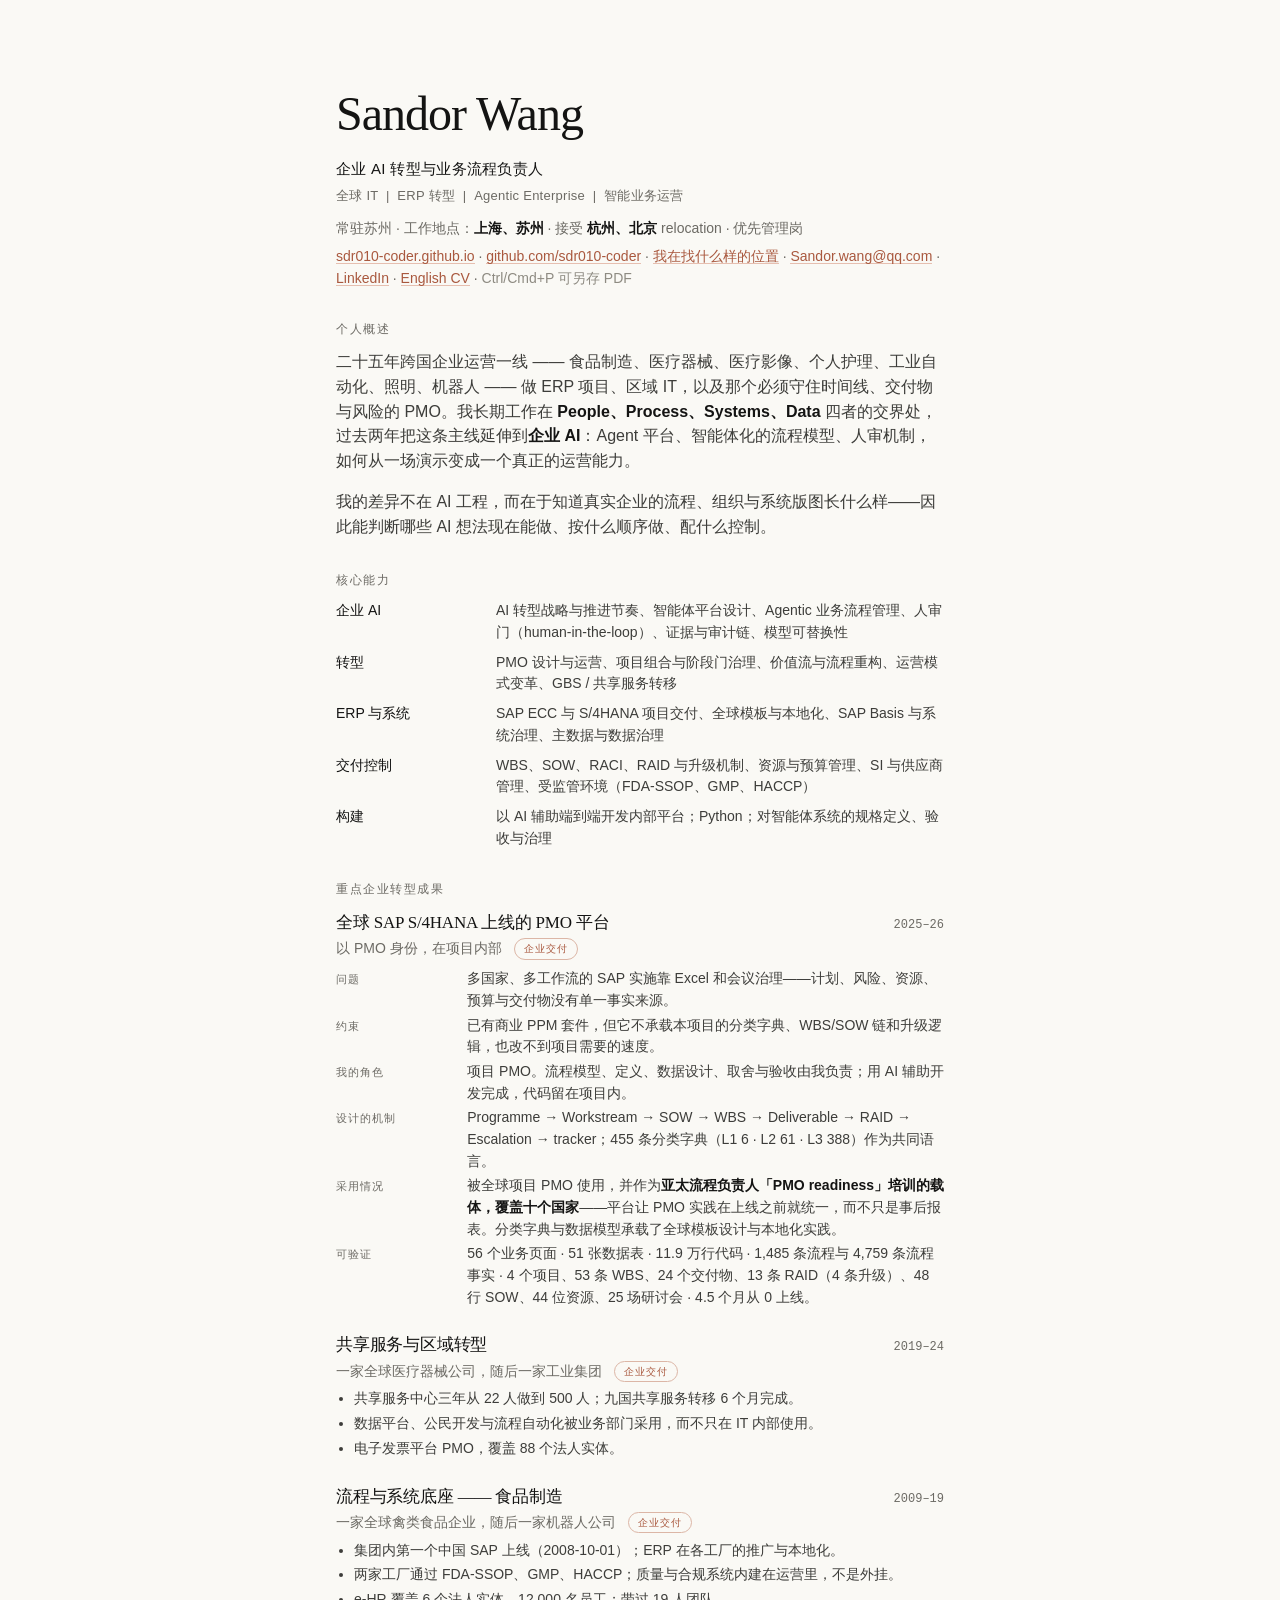
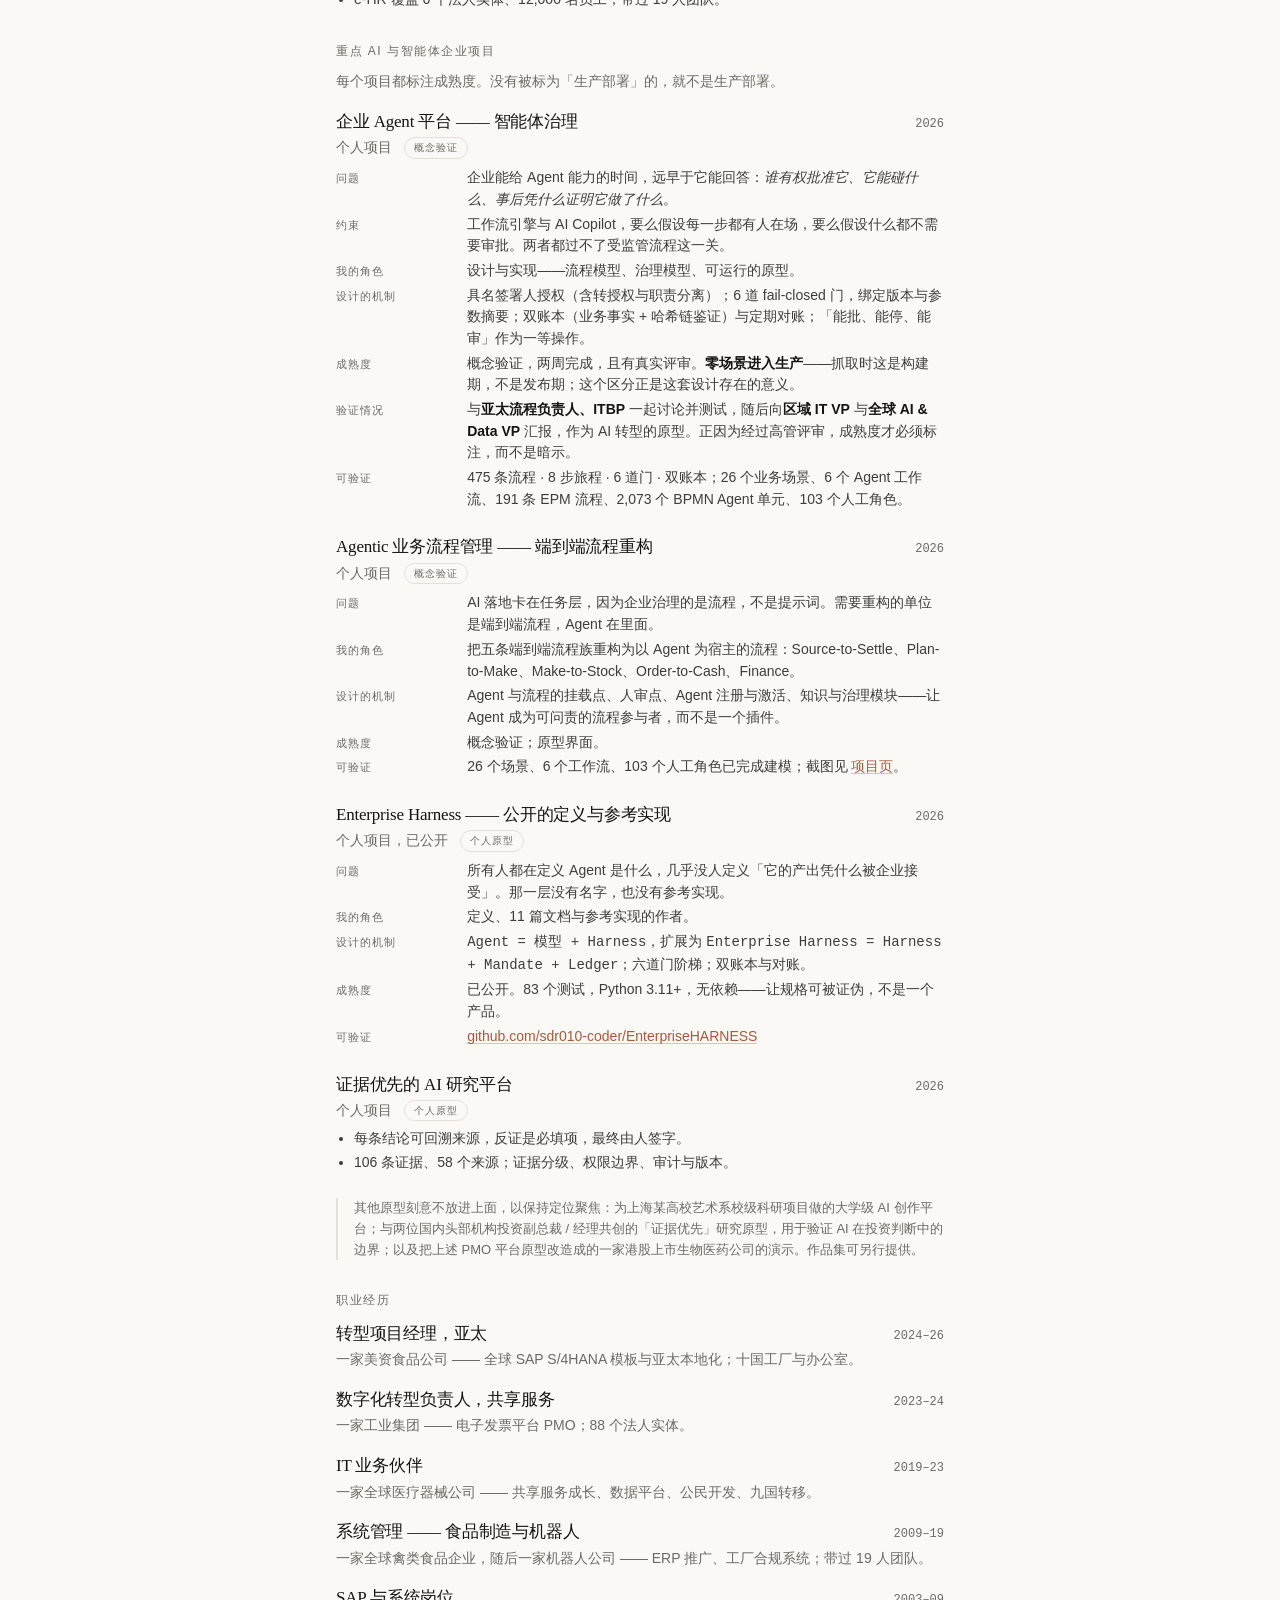
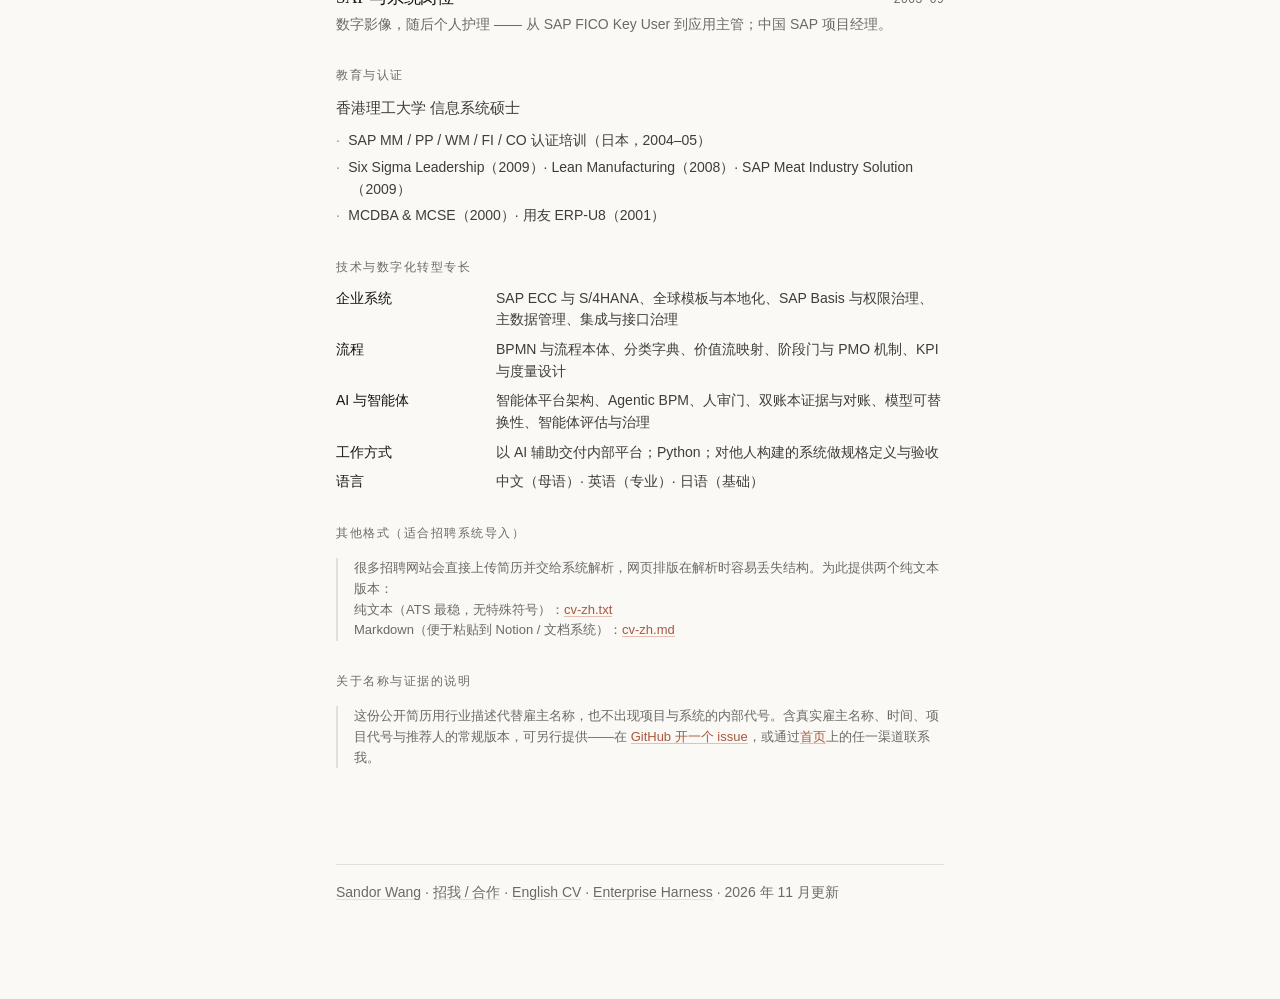
==== cv-zh.html @ 19aebacc "Add LinkedIn profile across site, CVs, llms.txt and JSON-LD sameAs" ====
<!DOCTYPE html>
<html lang="zh-CN">
<head>
<meta charset="utf-8">
<meta name="viewport" content="width=device-width, initial-scale=1">
<title>Sandor Wang — 企业 AI 转型与业务流程负责人 · 中文简历</title>
<meta name="description" content="Sandor Wang 中文简历：企业 AI 转型与业务流程负责人。二十五年跨国企业 IT、ERP 与业务流程转型；4.5 个月把全球 SAP S/4HANA 上线的 PMO 平台从 0 做到上线，覆盖十国流程负责人培训；2 周完成 Agent 治理原型并经亚太与全球高管评审。">
<meta name="keywords" content="企业 AI 转型, AI 转型负责人, Agentic 业务流程, 智能体治理, PMO 负责人, ERP 转型, 数字化转型, 上海, 苏州, 中文简历">
<meta name="author" content="Sandor Wang">
<link rel="canonical" href="https://sdr010-coder.github.io/cv-zh.html">
<link rel="alternate" hreflang="en" href="cv.html">
<link rel="stylesheet" href="styles.css">
<meta property="og:type" content="profile">
<meta property="og:title" content="Sandor Wang — 企业 AI 转型与业务流程负责人">
<meta property="og:description" content="二十五年跨国企业 IT、ERP 与业务流程转型，延伸到 Agentic 业务流程与企业智能体治理。">
</head>
<body>
<div class="wrap">

<div class="cv-head">
  <h1>Sandor Wang</h1>
  <p class="cv-role" style="font-size:15px; color:var(--ink); margin-bottom:6px;">企业 AI 转型与业务流程负责人</p>
  <p class="cv-role">全球 IT &nbsp;|&nbsp; ERP 转型 &nbsp;|&nbsp; Agentic Enterprise &nbsp;|&nbsp; 智能业务运营</p>
  <p style="font-size:14px; color:var(--muted); margin:0 0 6px;">
    常驻苏州 · 工作地点：<strong>上海、苏州</strong> · 接受 <strong>杭州、北京</strong> relocation · 优先管理岗
  </p>
  <p style="font-size:14px; color:var(--muted); margin:0;">
    <a href="https://sdr010-coder.github.io">sdr010-coder.github.io</a> ·
    <a href="https://github.com/sdr010-coder">github.com/sdr010-coder</a> ·
    <a href="hiring-zh.html">我在找什么样的位置</a> ·
    <a href="mailto:Sandor.wang@qq.com">Sandor.wang@qq.com</a> ·
    <a href="https://www.linkedin.com/in/sandor-wang-75169444b/">LinkedIn</a> ·
    <a href="cv.html">English CV</a> ·
    <span style="color:var(--muted-soft);">Ctrl/Cmd+P 可另存 PDF</span>
  </p>
</div>

<div class="cv-block">
  <h2>个人概述</h2>
  <p>二十五年跨国企业运营一线 —— 食品制造、医疗器械、医疗影像、个人护理、工业自动化、照明、机器人 —— 做 ERP 项目、区域 IT，以及那个必须守住时间线、交付物与风险的 PMO。我长期工作在 <strong>People、Process、Systems、Data</strong> 四者的交界处，过去两年把这条主线延伸到<strong>企业 AI</strong>：Agent 平台、智能体化的流程模型、人审机制，如何从一场演示变成一个真正的运营能力。</p>
  <p>我的差异不在 AI 工程，而在于知道真实企业的流程、组织与系统版图长什么样——因此能判断哪些 AI 想法现在能做、按什么顺序做、配什么控制。</p>
</div>

<div class="cv-block">
  <h2>核心能力</h2>
  <div class="cv-skill"><b>企业 AI</b><span>AI 转型战略与推进节奏、智能体平台设计、Agentic 业务流程管理、人审门（human-in-the-loop）、证据与审计链、模型可替换性</span></div>
  <div class="cv-skill"><b>转型</b><span>PMO 设计与运营、项目组合与阶段门治理、价值流与流程重构、运营模式变革、GBS / 共享服务转移</span></div>
  <div class="cv-skill"><b>ERP 与系统</b><span>SAP ECC 与 S/4HANA 项目交付、全球模板与本地化、SAP Basis 与系统治理、主数据与数据治理</span></div>
  <div class="cv-skill"><b>交付控制</b><span>WBS、SOW、RACI、RAID 与升级机制、资源与预算管理、SI 与供应商管理、受监管环境（FDA-SSOP、GMP、HACCP）</span></div>
  <div class="cv-skill"><b>构建</b><span>以 AI 辅助端到端开发内部平台；Python；对智能体系统的规格定义、验收与治理</span></div>
</div>

<div class="cv-block">
  <h2>重点企业转型成果</h2>

  <div class="proj cv-item">
    <div class="line">
      <span class="title">全球 SAP S/4HANA 上线的 PMO 平台</span>
      <span class="dates">2025–26</span>
    </div>
    <p class="org">以 PMO 身份，在项目内部 <span class="tag ent">企业交付</span></p>
    <dl>
      <dt>问题</dt><dd>多国家、多工作流的 SAP 实施靠 Excel 和会议治理——计划、风险、资源、预算与交付物没有单一事实来源。</dd>
      <dt>约束</dt><dd>已有商业 PPM 套件，但它不承载本项目的分类字典、WBS/SOW 链和升级逻辑，也改不到项目需要的速度。</dd>
      <dt>我的角色</dt><dd>项目 PMO。流程模型、定义、数据设计、取舍与验收由我负责；用 AI 辅助开发完成，代码留在项目内。</dd>
      <dt>设计的机制</dt><dd>Programme → Workstream → SOW → WBS → Deliverable → RAID → Escalation → tracker；455 条分类字典（L1 6 · L2 61 · L3 388）作为共同语言。</dd>
      <dt>采用情况</dt><dd>被全球项目 PMO 使用，并作为<strong>亚太流程负责人「PMO readiness」培训的载体，覆盖十个国家</strong>——平台让 PMO 实践在上线之前就统一，而不只是事后报表。分类字典与数据模型承载了全球模板设计与本地化实践。</dd>
      <dt>可验证</dt><dd>56 个业务页面 · 51 张数据表 · 11.9 万行代码 · 1,485 条流程与 4,759 条流程事实 · 4 个项目、53 条 WBS、24 个交付物、13 条 RAID（4 条升级）、48 行 SOW、44 位资源、25 场研讨会 · 4.5 个月从 0 上线。</dd>
    </dl>
  </div>

  <div class="proj cv-item">
    <div class="line">
      <span class="title">共享服务与区域转型</span>
      <span class="dates">2019–24</span>
    </div>
    <p class="org">一家全球医疗器械公司，随后一家工业集团 <span class="tag ent">企业交付</span></p>
    <ul>
      <li>共享服务中心三年从 22 人做到 500 人；九国共享服务转移 6 个月完成。</li>
      <li>数据平台、公民开发与流程自动化被业务部门采用，而不只在 IT 内部使用。</li>
      <li>电子发票平台 PMO，覆盖 88 个法人实体。</li>
    </ul>
  </div>

  <div class="proj cv-item">
    <div class="line">
      <span class="title">流程与系统底座 —— 食品制造</span>
      <span class="dates">2009–19</span>
    </div>
    <p class="org">一家全球禽类食品企业，随后一家机器人公司 <span class="tag ent">企业交付</span></p>
    <ul>
      <li>集团内第一个中国 SAP 上线（2008-10-01）；ERP 在各工厂的推广与本地化。</li>
      <li>两家工厂通过 FDA-SSOP、GMP、HACCP；质量与合规系统内建在运营里，不是外挂。</li>
      <li>e-HR 覆盖 6 个法人实体、12,000 名员工；带过 19 人团队。</li>
    </ul>
  </div>
</div>

<div class="cv-block">
  <h2>重点 AI 与智能体企业项目</h2>

  <p style="font-size:14px; color:var(--muted);">每个项目都标注成熟度。没有被标为「生产部署」的，就不是生产部署。</p>

  <div class="proj cv-item">
    <div class="line">
      <span class="title">企业 Agent 平台 —— 智能体治理</span>
      <span class="dates">2026</span>
    </div>
    <p class="org">个人项目 <span class="tag">概念验证</span></p>
    <dl>
      <dt>问题</dt><dd>企业能给 Agent 能力的时间，远早于它能回答：<em>谁有权批准它、它能碰什么、事后凭什么证明它做了什么</em>。</dd>
      <dt>约束</dt><dd>工作流引擎与 AI Copilot，要么假设每一步都有人在场，要么假设什么都不需要审批。两者都过不了受监管流程这一关。</dd>
      <dt>我的角色</dt><dd>设计与实现——流程模型、治理模型、可运行的原型。</dd>
      <dt>设计的机制</dt><dd>具名签署人授权（含转授权与职责分离）；6 道 fail-closed 门，绑定版本与参数摘要；双账本（业务事实 + 哈希链鉴证）与定期对账；「能批、能停、能审」作为一等操作。</dd>
      <dt>成熟度</dt><dd>概念验证，两周完成，且有真实评审。<strong>零场景进入生产</strong>——抓取时这是构建期，不是发布期；这个区分正是这套设计存在的意义。</dd>
      <dt>验证情况</dt><dd>与<strong>亚太流程负责人、ITBP</strong> 一起讨论并测试，随后向<strong>区域 IT VP</strong> 与<strong>全球 AI &amp; Data VP</strong> 汇报，作为 AI 转型的原型。正因为经过高管评审，成熟度才必须标注，而不是暗示。</dd>
      <dt>可验证</dt><dd>475 条流程 · 8 步旅程 · 6 道门 · 双账本；26 个业务场景、6 个 Agent 工作流、191 条 EPM 流程、2,073 个 BPMN Agent 单元、103 个人工角色。</dd>
    </dl>
  </div>

  <div class="proj cv-item">
    <div class="line">
      <span class="title">Agentic 业务流程管理 —— 端到端流程重构</span>
      <span class="dates">2026</span>
    </div>
    <p class="org">个人项目 <span class="tag">概念验证</span></p>
    <dl>
      <dt>问题</dt><dd>AI 落地卡在任务层，因为企业治理的是流程，不是提示词。需要重构的单位是端到端流程，Agent 在里面。</dd>
      <dt>我的角色</dt><dd>把五条端到端流程族重构为以 Agent 为宿主的流程：Source-to-Settle、Plan-to-Make、Make-to-Stock、Order-to-Cash、Finance。</dd>
      <dt>设计的机制</dt><dd>Agent 与流程的挂载点、人审点、Agent 注册与激活、知识与治理模块——让 Agent 成为可问责的流程参与者，而不是一个插件。</dd>
      <dt>成熟度</dt><dd>概念验证；原型界面。</dd>
      <dt>可验证</dt><dd>26 个场景、6 个工作流、103 个人工角色已完成建模；截图见 <a href="building/enterprise-harness.html">项目页</a>。</dd>
    </dl>
  </div>

  <div class="proj cv-item">
    <div class="line">
      <span class="title">Enterprise Harness —— 公开的定义与参考实现</span>
      <span class="dates">2026</span>
    </div>
    <p class="org">个人项目，已公开 <span class="tag">个人原型</span></p>
    <dl>
      <dt>问题</dt><dd>所有人都在定义 Agent 是什么，几乎没人定义「它的产出凭什么被企业接受」。那一层没有名字，也没有参考实现。</dd>
      <dt>我的角色</dt><dd>定义、11 篇文档与参考实现的作者。</dd>
      <dt>设计的机制</dt><dd><code>Agent = 模型 + Harness</code>，扩展为 <code>Enterprise Harness = Harness + Mandate + Ledger</code>；六道门阶梯；双账本与对账。</dd>
      <dt>成熟度</dt><dd>已公开。83 个测试，Python 3.11+，无依赖——让规格可被证伪，不是一个产品。</dd>
      <dt>可验证</dt><dd><a href="https://github.com/sdr010-coder/EnterpriseHARNESS">github.com/sdr010-coder/EnterpriseHARNESS</a></dd>
    </dl>
  </div>

  <div class="proj cv-item">
    <div class="line">
      <span class="title">证据优先的 AI 研究平台</span>
      <span class="dates">2026</span>
    </div>
    <p class="org">个人项目 <span class="tag">个人原型</span></p>
    <ul>
      <li>每条结论可回溯来源，反证是必填项，最终由人签字。</li>
      <li>106 条证据、58 个来源；证据分级、权限边界、审计与版本。</li>
    </ul>
  </div>

  <p class="cv-note">其他原型刻意不放进上面，以保持定位聚焦：为上海某高校艺术系校级科研项目做的大学级 AI 创作平台；与两位国内头部机构投资副总裁 / 经理共创的「证据优先」研究原型，用于验证 AI 在投资判断中的边界；以及把上述 PMO 平台原型改造成的一家港股上市生物医药公司的演示。作品集可另行提供。</p>
</div>

<div class="cv-block">
  <h2>职业经历</h2>

  <div class="cv-item">
    <div class="line"><span class="title">转型项目经理，亚太</span><span class="dates">2024–26</span></div>
    <p class="org">一家美资食品公司 —— 全球 SAP S/4HANA 模板与亚太本地化；十国工厂与办公室。</p>
  </div>

  <div class="cv-item">
    <div class="line"><span class="title">数字化转型负责人，共享服务</span><span class="dates">2023–24</span></div>
    <p class="org">一家工业集团 —— 电子发票平台 PMO；88 个法人实体。</p>
  </div>

  <div class="cv-item">
    <div class="line"><span class="title">IT 业务伙伴</span><span class="dates">2019–23</span></div>
    <p class="org">一家全球医疗器械公司 —— 共享服务成长、数据平台、公民开发、九国转移。</p>
  </div>

  <div class="cv-item">
    <div class="line"><span class="title">系统管理 —— 食品制造与机器人</span><span class="dates">2009–19</span></div>
    <p class="org">一家全球禽类食品企业，随后一家机器人公司 —— ERP 推广、工厂合规系统；带过 19 人团队。</p>
  </div>

  <div class="cv-item">
    <div class="line"><span class="title">SAP 与系统岗位</span><span class="dates">2003–09</span></div>
    <p class="org">数字影像，随后个人护理 —— 从 SAP FICO Key User 到应用主管；中国 SAP 项目经理。</p>
  </div>
</div>

<div class="cv-block">
  <h2>教育与认证</h2>
  <p style="font-size:15px; margin:0 0 10px;">香港理工大学 信息系统硕士</p>
  <ul class="roles" style="margin-bottom:0;">
    <li>SAP MM / PP / WM / FI / CO 认证培训（日本，2004–05）</li>
    <li>Six Sigma Leadership（2009）· Lean Manufacturing（2008）· SAP Meat Industry Solution（2009）</li>
    <li>MCDBA &amp; MCSE（2000）· 用友 ERP-U8（2001）</li>
  </ul>
</div>

<div class="cv-block">
  <h2>技术与数字化转型专长</h2>
  <div class="cv-skill"><b>企业系统</b><span>SAP ECC 与 S/4HANA、全球模板与本地化、SAP Basis 与权限治理、主数据管理、集成与接口治理</span></div>
  <div class="cv-skill"><b>流程</b><span>BPMN 与流程本体、分类字典、价值流映射、阶段门与 PMO 机制、KPI 与度量设计</span></div>
  <div class="cv-skill"><b>AI 与智能体</b><span>智能体平台架构、Agentic BPM、人审门、双账本证据与对账、模型可替换性、智能体评估与治理</span></div>
  <div class="cv-skill"><b>工作方式</b><span>以 AI 辅助交付内部平台；Python；对他人构建的系统做规格定义与验收</span></div>
  <div class="cv-skill"><b>语言</b><span>中文（母语）· 英语（专业）· 日语（基础）</span></div>
</div>

<div class="cv-block">
  <h2>其他格式（适合招聘系统导入）</h2>
  <p class="cv-note">很多招聘网站会直接上传简历并交给系统解析，网页排版在解析时容易丢失结构。为此提供两个纯文本版本：<br>
  纯文本（ATS 最稳，无特殊符号）：<a href="cv-zh.txt">cv-zh.txt</a><br>
  Markdown（便于粘贴到 Notion / 文档系统）：<a href="cv-zh.md">cv-zh.md</a></p>
</div>

<div class="cv-block">
  <h2>关于名称与证据的说明</h2>
  <p class="cv-note">这份公开简历用行业描述代替雇主名称，也不出现项目与系统的内部代号。含真实雇主名称、时间、项目代号与推荐人的常规版本，可另行提供——在 <a href="https://github.com/sdr010-coder/EnterpriseHARNESS/issues">GitHub 开一个 issue</a>，或通过<a href="zh.html">首页</a>上的任一渠道联系我。</p>
</div>

<hr>

<footer>
  <a href="zh.html">Sandor Wang</a> · <a href="hiring-zh.html">招我 / 合作</a> · <a href="cv.html">English CV</a> · <a href="building/enterprise-harness.html">Enterprise Harness</a> · 2026 年 11 月更新
</footer>

</div>
</body>
</html>
---- styles.css ----
/* Sandor Wang — personal site
   Design system: the "claude" pack from awesome-design-md
   (D:/AICODING2/Awesome-Design-md/design-md/claude/DESIGN.md;
    upstream https://github.com/VoltAgent/awesome-design-md).
   Colour, type, spacing and radius tokens are taken from that pack verbatim.
   Dark mode is composed ONLY from the pack's documented dark surfaces.

   Discipline: serif display at weight 400 with negative tracking + humanist
   sans body. Mono is reserved for data (the formula, metrics, dates).
   Coral is scarce: the eyebrow, one accent rule, one underline. */

:root {
  /* ---- colour tokens (pack section: colors) ---- */
  --canvas: #faf9f5;
  --surface-soft: #f5f0e8;
  --surface-card: #efe9de;
  --surface-cream-strong: #e8e0d2;
  --surface-dark: #181715;
  --surface-dark-elevated: #252320;
  --surface-dark-soft: #1f1e1b;

  --ink: #141413;
  --body: #3d3d3a;
  --muted: #6c6a64;
  --muted-soft: #8e8b82;
  --hairline: #e6dfd8;
  --hairline-soft: #ebe6df;

  --primary: #cc785c;
  --primary-active: #a9583e;
  --on-primary: #ffffff;
  --on-dark: #faf9f5;
  --on-dark-soft: #a09d96;

  /* ---- type (pack section: typography) ---- */
  --font-display: "Tiempos Headline", "Copernicus", Garamond, "Times New Roman", serif;
  --font-sans: Inter, -apple-system, BlinkMacSystemFont, "Segoe UI", Roboto, "Helvetica Neue", sans-serif;
  --font-mono: "JetBrains Mono", ui-monospace, SFMono-Regular, Menlo, Consolas, monospace;

  /* ---- spacing (pack section: layout) ---- */
  --s-xxs: 4px;
  --s-xs: 8px;
  --s-sm: 12px;
  --s-md: 16px;
  --s-lg: 24px;
  --s-xl: 32px;
  --s-xxl: 48px;
  --s-section: 96px;

  /* ---- shapes (pack section: shapes) ---- */
  --r-sm: 6px;
  --r-md: 8px;
  --r-lg: 12px;
}

/* Dark mode composed only from documented dark tokens:
   surface-dark, surface-dark-elevated, on-dark, on-dark-soft, cream-strong. */
@media (prefers-color-scheme: dark) {
  :root {
    --canvas: #181715;
    --surface-soft: #1f1e1b;
    --surface-card: #252320;

    --ink: #faf9f5;
    --body: #e8e0d2;
    --muted: #a09d96;
    --muted-soft: #8e8b82;
    --hairline: #252320;
    --hairline-soft: #1f1e1b;
  }
}

* { box-sizing: border-box; }
html { -webkit-text-size-adjust: 100%; scroll-behavior: smooth; }

body {
  margin: 0;
  padding: 88px 28px var(--s-section);
  background: var(--canvas);
  color: var(--ink);
  font-family: var(--font-sans);
  font-size: 16px;
  line-height: 1.55;
  -webkit-font-smoothing: antialiased;
  text-rendering: optimizeLegibility;
}

.wrap { max-width: 38rem; margin: 0 auto; }

/* ---------- display type: serif, weight 400, negative tracking ---------- */

h1 {
  font-family: var(--font-display);
  font-size: clamp(2.25rem, 6vw, 3rem);
  font-weight: 400;
  line-height: 1.1;
  letter-spacing: -1px;
  margin: 0 0 var(--s-md);
}

h2 {
  font-family: var(--font-sans);
  font-size: 12px;
  font-weight: 500;
  line-height: 1.4;
  letter-spacing: 1.5px;
  text-transform: uppercase;
  color: var(--muted);
  margin: var(--s-section) 0 var(--s-lg);
}

p { margin: 0 0 var(--s-md); color: var(--body); }

.lead {
  font-family: var(--font-display);
  font-size: clamp(1.25rem, 3.2vw, 1.5rem);
  font-weight: 400;
  line-height: 1.35;
  letter-spacing: -0.2px;
  color: var(--ink);
  margin-bottom: var(--s-lg);
}

.thesis {
  font-size: 16px;
  line-height: 1.62;
  color: var(--body);
  margin-bottom: 0;
}

/* the positioning line: searchable role vocabulary without turning the
   first screen into a job title, which the reference sites deliberately avoid */
.role-line {
  font-family: var(--font-sans);
  font-size: 11.5px;
  font-weight: 500;
  letter-spacing: 1.5px;
  text-transform: uppercase;
  color: var(--muted);
  margin: -6px 0 var(--s-lg);
}

.thesis em {
  font-style: normal;
  color: var(--ink);
  box-shadow: inset 0 -1px 0 0 var(--primary);
}

/* Links use primary-active (#a9583e) rather than the pack's coral (#cc785c) on
   body text: coral on cream measures about 2.9:1, which fails WCAG AA for text.
   The documented active token measures about 4.9:1. Coral itself stays on the
   non-text accent: the eyebrow and the accent rule. */
a {
  color: var(--primary-active);
  text-decoration: none;
  box-shadow: inset 0 -1px 0 0 color-mix(in srgb, var(--primary) 45%, transparent);
  transition: box-shadow 120ms ease;
}

a:hover { box-shadow: inset 0 -1px 0 0 currentColor; }

strong { font-weight: 600; color: var(--ink); }

/* ---------- the framing panel: one dark surface on a cream page ---------- */

.framing {
  margin: var(--s-xxl) 0 var(--s-xl);
  padding: var(--s-lg);
  background: var(--surface-dark);
  color: var(--on-dark);
  border-radius: var(--r-lg);
}

.framing .kicker {
  font-family: var(--font-sans);
  font-size: 12px;
  font-weight: 500;
  letter-spacing: 1.5px;
  text-transform: uppercase;
  color: var(--primary);
  margin: 0 0 var(--s-lg);
}

.formula {
  display: grid;
  grid-template-columns: 6.2rem 1.1rem 1fr;
  align-items: baseline;
  font-family: var(--font-mono);
  font-size: 13.5px;
  line-height: 2.1;
}

.formula .lhs { color: var(--on-dark); font-weight: 500; }
.formula .eq,
.formula .op { color: var(--on-dark-soft); }
.formula .rhs { color: var(--on-dark); }

.formula .group {
  border-left: 1px solid var(--surface-dark-elevated);
  padding-left: var(--s-sm);
  margin-left: 2px;
}

.formula .group.strong { border-left-color: var(--primary); }

.framing .note {
  margin: var(--s-lg) 0 0;
  font-size: 14px;
  line-height: 1.6;
  color: var(--on-dark-soft);
}

.framing .note strong { color: var(--on-dark); font-weight: 500; }

.framing .dims {
  margin: var(--s-lg) 0 0;
  padding: var(--s-lg) 0 0;
  border-top: 1px solid var(--surface-dark-elevated);
  list-style: none;
  display: grid;
  gap: var(--s-sm);
}

.framing .dims li {
  display: grid;
  grid-template-columns: 10.5rem 1fr;
  gap: var(--s-md);
  font-size: 14px;
  line-height: 1.5;
  margin: 0;
}

.framing .dims b {
  font-family: var(--font-mono);
  font-size: 11.5px;
  font-weight: 400;
  letter-spacing: 0.02em;
  color: var(--on-dark);
  padding-top: 1px;
}

.framing .dims span { color: var(--on-dark-soft); }

/* In dark mode the page floor is already surface-dark, so the panel would vanish.
   Lift it to the pack's documented elevated dark surface and derive the internal
   hairlines from on-dark instead of introducing a new hex. */
@media (prefers-color-scheme: dark) {
  .framing { background: var(--surface-dark-elevated); }
  .formula .group { border-left-color: color-mix(in srgb, var(--on-dark) 18%, transparent); }
  .framing .dims { border-top-color: color-mix(in srgb, var(--on-dark) 18%, transparent); }
}

/* ---------- ledger ---------- */

dl.ledger { margin: 0; }

dl.ledger dt {
  font-family: var(--font-sans);
  font-size: 12px;
  font-weight: 500;
  letter-spacing: 1.5px;
  text-transform: uppercase;
  color: var(--muted);
  padding-top: var(--s-lg);
}

dl.ledger dt:first-of-type { padding-top: 0; }

dl.ledger dd {
  margin: 6px 0 0;
  padding-bottom: var(--s-lg);
  border-bottom: 1px solid var(--hairline);
  font-size: 16px;
  line-height: 1.6;
  color: var(--body);
}

dl.ledger dd:last-of-type { border-bottom: 0; padding-bottom: 0; }

dl.ledger .what {
  display: block;
  font-family: var(--font-display);
  font-size: 20px;
  font-weight: 400;
  letter-spacing: -0.3px;
  line-height: 1.25;
  color: var(--ink);
  margin-bottom: var(--s-xs);
}

dl.ledger .what a { box-shadow: none; }

dl.ledger .nums {
  display: block;
  font-family: var(--font-mono);
  font-size: 12.5px;
  line-height: 1.75;
  color: var(--muted);
  margin-top: var(--s-xs);
}

/* ---------- writing ---------- */

ul.notes { list-style: none; margin: 0; padding: 0; }

ul.notes li {
  margin: 0 0 var(--s-md);
  line-height: 1.55;
  color: var(--body);
}

ul.notes li .claim { color: var(--muted); }

/* ---------- before ---------- */

ul.before { list-style: none; margin: 0; padding: 0; }

ul.before li {
  margin: 0 0 var(--s-sm);
  line-height: 1.55;
  color: var(--body);
}

ul.before .when {
  font-family: var(--font-mono);
  font-size: 12px;
  color: var(--muted);
  display: inline-block;
  min-width: 6.2em;
  vertical-align: 1px;
}

/* ---------- contact ---------- */

p.elsewhere { line-height: 2; font-size: 16px; }

p.elsewhere span.sep { color: var(--muted-soft); margin: 0 0.6em; }

/* ---------- figures ---------- */

figure.shot { margin: var(--s-xl) 0; }

figure.shot img {
  display: block;
  width: 100%;
  height: auto;
  border: 1px solid var(--hairline);
  border-radius: var(--r-lg);
}

/* Click to enlarge. Pure CSS: the thumbnail links to a full-screen :target
   overlay holding the same image, so there is no JavaScript on the site and
   the big version is already in the browser cache. */

a.zoom {
  display: block;
  cursor: zoom-in;
  box-shadow: none;
  border-radius: var(--r-lg);
}

a.zoom img { transition: opacity 140ms ease; }
a.zoom:hover img { opacity: 0.92; }

a.zoom::after {
  content: "点击放大 · click to enlarge";
  display: block;
  font-family: var(--font-sans);
  font-size: 11px;
  font-weight: 500;
  letter-spacing: 1.2px;
  text-transform: uppercase;
  color: var(--muted-soft);
  margin-top: 6px;
}

.lightbox { display: none; }

.lightbox:target {
  display: flex;
  align-items: center;
  justify-content: center;
  position: fixed;
  inset: 0;
  z-index: 200;
  padding: 20px;
  background: rgba(20, 20, 19, 0.94);
  box-shadow: none;
  text-decoration: none;
  cursor: zoom-out;
  backdrop-filter: blur(3px);
}

.lightbox img {
  max-width: 100%;
  max-height: 100%;
  width: auto;
  height: auto;
  border-radius: var(--r-md);
  box-shadow: 0 20px 60px rgba(0, 0, 0, 0.5);
}

.lightbox .hint {
  position: fixed;
  top: 18px;
  right: 24px;
  font-family: var(--font-sans);
  font-size: 11px;
  letter-spacing: 1.2px;
  text-transform: uppercase;
  color: #faf9f5;
  opacity: 0.75;
}

figure.shot figcaption {
  font-family: var(--font-sans);
  font-size: 13px;
  line-height: 1.55;
  color: var(--muted);
  margin-top: var(--s-sm);
}

figure.shot figcaption a { color: var(--muted); }

/* ---------- footer ---------- */

hr {
  border: 0;
  border-top: 1px solid var(--hairline);
  margin: var(--s-section) 0 var(--s-md);
}

footer {
  font-size: 14px;
  line-height: 1.7;
  color: var(--muted);
}

footer a { color: var(--muted); box-shadow: inset 0 -1px 0 0 var(--hairline); }

footer .raw {
  font-family: var(--font-mono);
  font-size: 12px;
  color: var(--muted);
  margin-top: var(--s-sm);
}

/* ---------- project page ---------- */

.back {
  font-family: var(--font-sans);
  font-size: 14px;
  font-weight: 500;
  display: inline-block;
  margin-bottom: var(--s-xxl);
}

.kicker {
  font-family: var(--font-sans);
  font-size: 12px;
  font-weight: 500;
  letter-spacing: 1.5px;
  text-transform: uppercase;
  color: var(--primary);
  margin: 0 0 var(--s-sm);
}

.summary {
  font-family: var(--font-display);
  font-size: clamp(1.3rem, 3.4vw, 1.6rem);
  font-weight: 400;
  line-height: 1.35;
  letter-spacing: -0.2px;
  color: var(--ink);
  margin-bottom: var(--s-lg);
}

.summary em { font-style: italic; }

.fig-formula {
  font-family: var(--font-mono);
  font-size: 13.5px;
  line-height: 2.1;
  color: var(--body);
  background: var(--surface-soft);
  border: 1px solid var(--hairline);
  border-radius: var(--r-md);
  padding: var(--s-md) var(--s-lg);
  margin: var(--s-lg) 0;
  display: block;
}

.fig-formula strong { color: var(--ink); font-weight: 500; }

.body p { color: var(--body); }

.body p.dim { color: var(--muted); }

/* ---------- hiring page ---------- */

.track {
  margin: 0 0 var(--s-xxl);
  padding: var(--s-lg);
  background: var(--surface-soft);
  border-radius: var(--r-lg);
}

.track .who {
  font-family: var(--font-sans);
  font-size: 12px;
  font-weight: 500;
  letter-spacing: 1.5px;
  text-transform: uppercase;
  color: var(--primary-active);
  margin: 0 0 var(--s-sm);
}

.track h3 {
  font-family: var(--font-display);
  font-size: 22px;
  font-weight: 400;
  line-height: 1.25;
  letter-spacing: -0.3px;
  color: var(--ink);
  margin: 0 0 var(--s-sm);
}

.track p { font-size: 15px; line-height: 1.6; margin-bottom: var(--s-sm); }
.track p:last-child { margin-bottom: 0; }

.track .role {
  font-family: var(--font-mono);
  font-size: 12.5px;
  line-height: 1.7;
  color: var(--muted);
  margin-top: var(--s-sm);
  margin-bottom: 0;
}

ul.roles { list-style: none; margin: 0 0 var(--s-lg); padding: 0; }

ul.roles li {
  font-size: 14px;
  line-height: 1.6;
  color: var(--body);
  padding-left: 1.1em;
  text-indent: -1.1em;
  margin-bottom: 4px;
}

ul.roles li::before { content: "·"; color: var(--muted-soft); margin-right: 0.6em; }

.no-list { list-style: none; margin: 0; padding: 0; }
.no-list li {
  font-size: 15px;
  line-height: 1.6;
  color: var(--body);
  margin-bottom: var(--s-xs);
  padding-left: 1.2em;
  text-indent: -1.2em;
}
.no-list li::before { content: "—"; color: var(--primary); margin-right: 0.6em; }

.contact-card {
  margin: var(--s-xl) 0 0;
  padding: var(--s-lg);
  border: 1px solid var(--hairline);
  border-radius: var(--r-lg);
}
.contact-card p { font-size: 15px; margin-bottom: var(--s-sm); }
.contact-card p:last-child { margin-bottom: 0; }

/* ---------- CV page ---------- */

.cv-head { margin-bottom: var(--s-lg); }

.cv-role {
  font-family: var(--font-sans);
  font-size: 13px;
  font-weight: 500;
  letter-spacing: 0.02em;
  color: var(--muted);
  margin: 0 0 var(--s-sm);
}

.cv-block { margin: 0 0 var(--s-xl); }

.cv-block h2 { margin: var(--s-xl) 0 var(--s-sm); }

.cv-item { margin: 0 0 var(--s-md); }

.cv-item .line {
  display: flex;
  justify-content: space-between;
  gap: var(--s-md);
  align-items: baseline;
  flex-wrap: wrap;
}

.cv-item .title {
  font-family: var(--font-display);
  font-size: 17px;
  font-weight: 400;
  letter-spacing: -0.2px;
  color: var(--ink);
}

.cv-item .dates {
  font-family: var(--font-mono);
  font-size: 12px;
  color: var(--muted);
  white-space: nowrap;
}

.cv-item .org {
  font-size: 14px;
  color: var(--muted);
  margin: 2px 0 4px;
}

/* maturity labels — the honest distinction the HR review asked for:
   enterprise delivery vs personal prototype vs proof of concept */
.tag {
  display: inline-block;
  font-family: var(--font-sans);
  font-size: 10px;
  font-weight: 500;
  letter-spacing: 1.1px;
  text-transform: uppercase;
  color: var(--muted);
  border: 1px solid var(--hairline);
  border-radius: 999px;
  padding: 2px 9px;
  margin-left: 8px;
  vertical-align: 1px;
  white-space: nowrap;
}

.tag.ent {
  color: var(--primary-active);
  border-color: color-mix(in srgb, var(--primary) 40%, var(--hairline));
}

.proj { margin: 0 0 var(--s-lg); }

.proj dl {
  display: grid;
  grid-template-columns: 7.2rem 1fr;
  gap: 3px var(--s-md);
  margin: 8px 0 0;
  font-size: 14px;
  line-height: 1.55;
}

.proj dt {
  font-family: var(--font-sans);
  font-size: 10.5px;
  font-weight: 500;
  letter-spacing: 1px;
  text-transform: uppercase;
  color: var(--muted);
  padding-top: 3px;
}

.proj dd { margin: 0; color: var(--body); }

.cv-note {
  font-size: 13px;
  line-height: 1.6;
  color: var(--muted);
  border-left: 2px solid var(--hairline);
  padding-left: var(--s-md);
  margin: var(--s-md) 0 0;
}

.cv-item ul { margin: 6px 0 0; padding-left: 18px; }
.cv-item li { font-size: 14px; line-height: 1.55; color: var(--body); margin-bottom: 3px; }

.cv-skill {
  display: grid;
  grid-template-columns: 9rem 1fr;
  gap: var(--s-md);
  font-size: 14px;
  line-height: 1.55;
  margin-bottom: var(--s-xs);
}
.cv-skill b { font-weight: 500; color: var(--ink); }
.cv-skill span { color: var(--body); }

@media print {
  .cv-skill { grid-template-columns: 8rem 1fr; }
}

/* ---------- film ---------- */

.film { margin: var(--s-xl) 0 var(--s-lg); }

.film video {
  display: block;
  width: 100%;
  height: auto;
  border-radius: var(--r-lg);
  border: 1px solid var(--hairline);
  background: var(--surface-dark);
}

.film-meta {
  display: flex;
  flex-wrap: wrap;
  gap: 6px 14px;
  align-items: baseline;
  font-family: var(--font-sans);
  font-size: 12px;
  font-weight: 500;
  letter-spacing: 1.2px;
  text-transform: uppercase;
  color: var(--muted);
  margin-top: var(--s-sm);
}

.film-meta .alt { letter-spacing: 0.5px; text-transform: none; font-weight: 400; }

/* ---------- small screens ---------- */

@media (max-width: 560px) {
  body { padding: 56px 22px 64px; }
  .formula { grid-template-columns: 4.4rem 1rem 1fr; font-size: 12.5px; }
  .framing { padding: var(--s-md); }
  .framing .dims li { grid-template-columns: 1fr; gap: 2px; }
  .framing .dims b { padding-top: 4px; }
  ul.before .when { display: block; min-width: 0; }
  h1 { letter-spacing: -0.6px; }
}

/* ---------- print ---------- */

@media print {
  :root {
    --canvas: #ffffff;
    --ink: #000000;
    --body: #222222;
    --muted: #555555;
    --muted-soft: #666666;
    --hairline: #cccccc;
    --primary: #8a3b26;
    --primary-active: #8a3b26;
  }
  body { padding: 0; font-size: 10.5pt; }
  .framing { background: #f4f1ea; color: #141413; }
  .framing .kicker { color: #8a3b26; }
  .framing .lhs, .framing .rhs, .framing .note strong, .framing .dims b { color: #141413; }
  .framing .eq, .framing .op, .framing .note, .framing .dims span { color: #55524c; }
  .formula .group { border-left-color: #d8d2c8; }
  .formula .group.strong { border-left-color: #8a3b26; }
  .framing .dims { border-top-color: #d8d2c8; }
  a { color: inherit; box-shadow: none; }
  a.zoom::after { content: ""; }
  .lightbox { display: none !important; }
  h2 { margin-top: 36px; }
  dl.ledger dd, figure.shot { break-inside: avoid; }
}
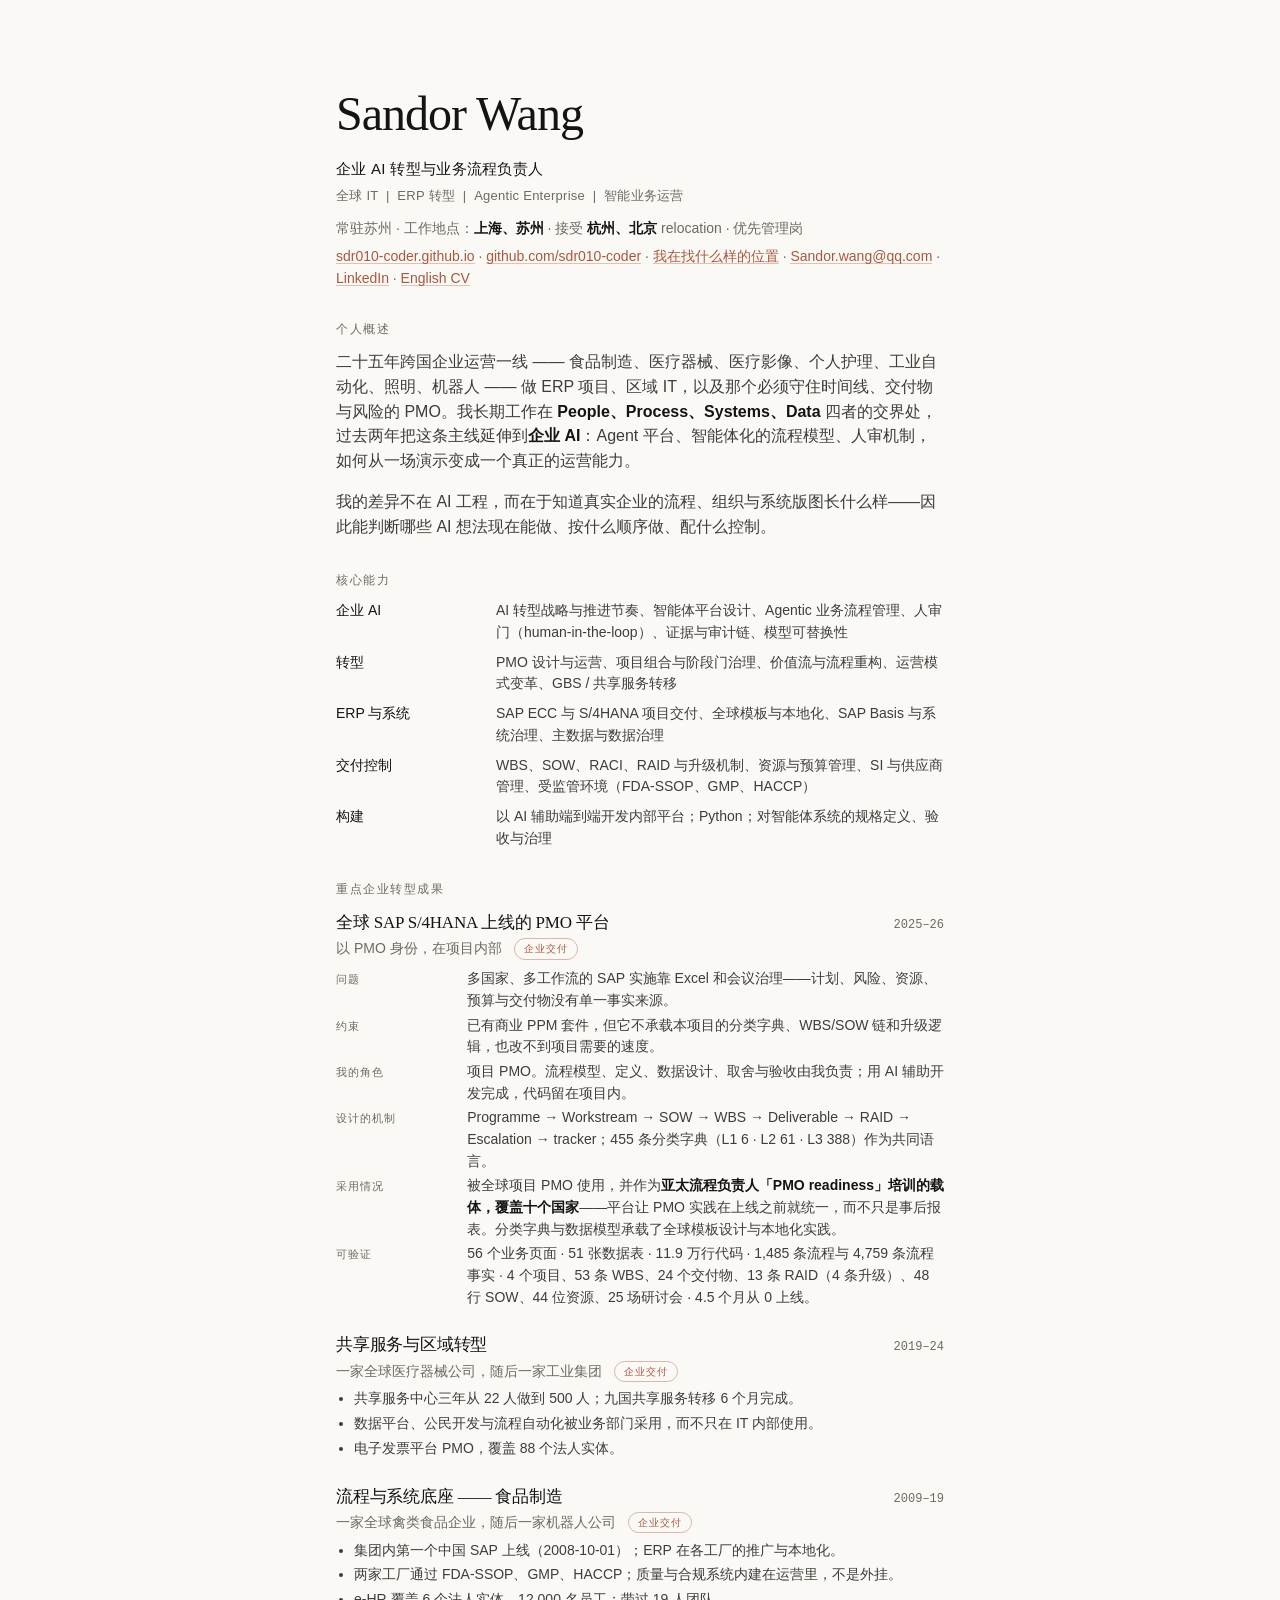
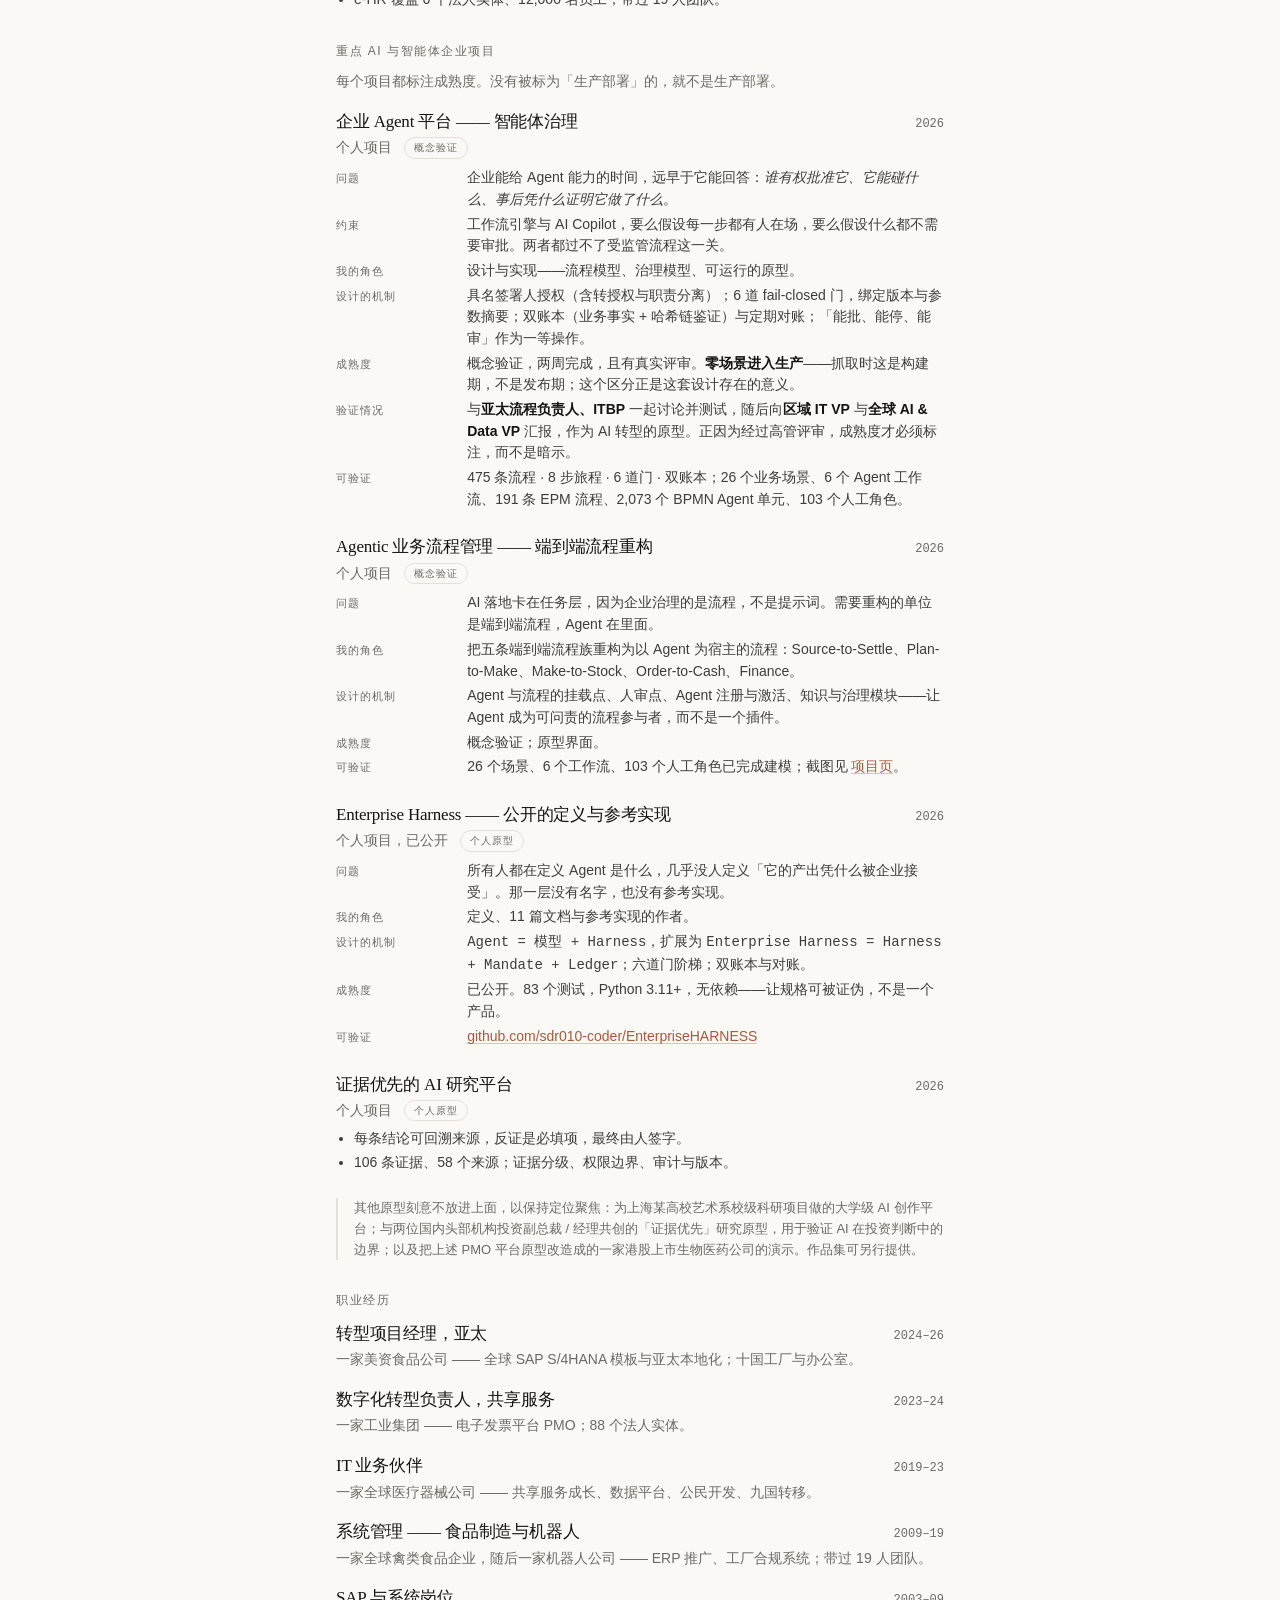
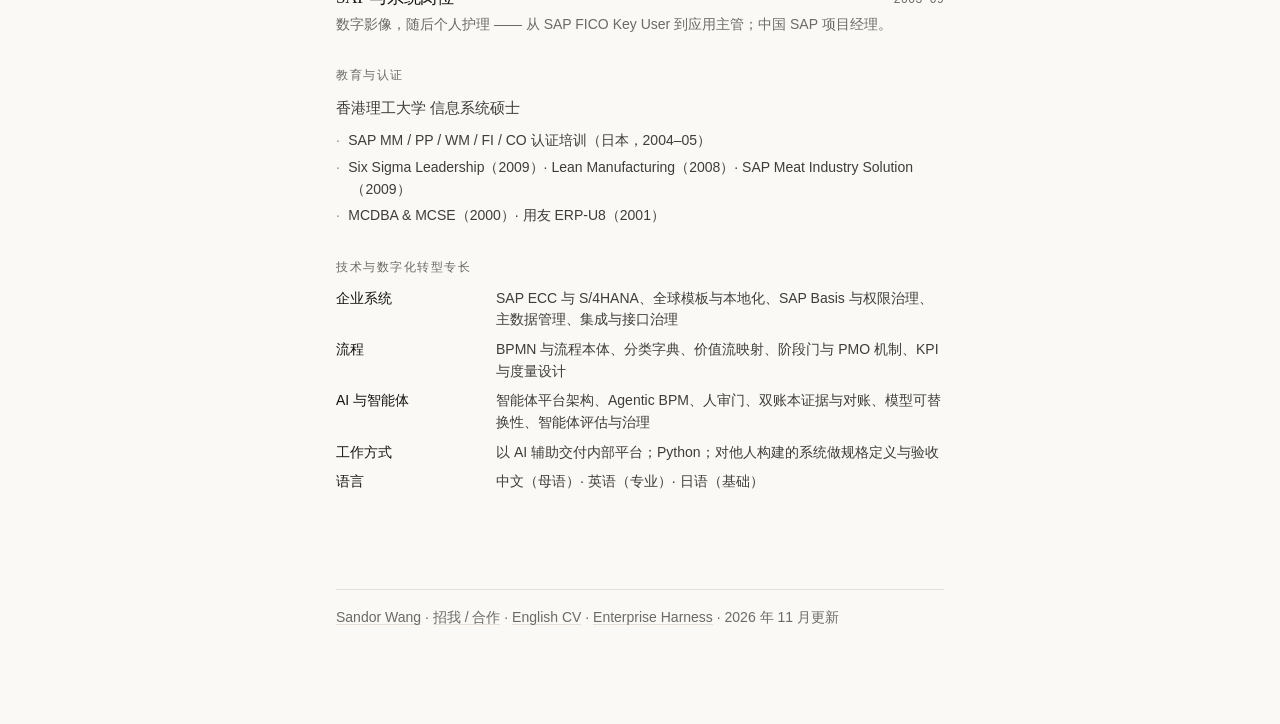
==== commit 27e65735: "Remove publishing notes from the CVs; keep the conventional-CV note on the hiring page" ====
--- a/cv-zh.html
+++ b/cv-zh.html
@@ -29,9 +29,8 @@
     <a href="https://github.com/sdr010-coder">github.com/sdr010-coder</a> ·
     <a href="hiring-zh.html">我在找什么样的位置</a> ·
     <a href="mailto:Sandor.wang@qq.com">Sandor.wang@qq.com</a> ·
-    <a href="https://www.linkedin.com/in/sandor-wang-75169444b/">LinkedIn</a> ·
-    <a href="cv.html">English CV</a> ·
-    <span style="color:var(--muted-soft);">Ctrl/Cmd+P 可另存 PDF</span>
+    <a href="https://www.linkedin.com/in/sandor-wang/">LinkedIn</a> ·
+    <a href="cv.html">English CV</a>
   </p>
 </div>
 
@@ -211,18 +210,6 @@
   <div class="cv-skill"><b>语言</b><span>中文（母语）· 英语（专业）· 日语（基础）</span></div>
 </div>
 
-<div class="cv-block">
-  <h2>其他格式（适合招聘系统导入）</h2>
-  <p class="cv-note">很多招聘网站会直接上传简历并交给系统解析，网页排版在解析时容易丢失结构。为此提供两个纯文本版本：<br>
-  纯文本（ATS 最稳，无特殊符号）：<a href="cv-zh.txt">cv-zh.txt</a><br>
-  Markdown（便于粘贴到 Notion / 文档系统）：<a href="cv-zh.md">cv-zh.md</a></p>
-</div>
-
-<div class="cv-block">
-  <h2>关于名称与证据的说明</h2>
-  <p class="cv-note">这份公开简历用行业描述代替雇主名称，也不出现项目与系统的内部代号。含真实雇主名称、时间、项目代号与推荐人的常规版本，可另行提供——在 <a href="https://github.com/sdr010-coder/EnterpriseHARNESS/issues">GitHub 开一个 issue</a>，或通过<a href="zh.html">首页</a>上的任一渠道联系我。</p>
-</div>
-
 <hr>
 
 <footer>
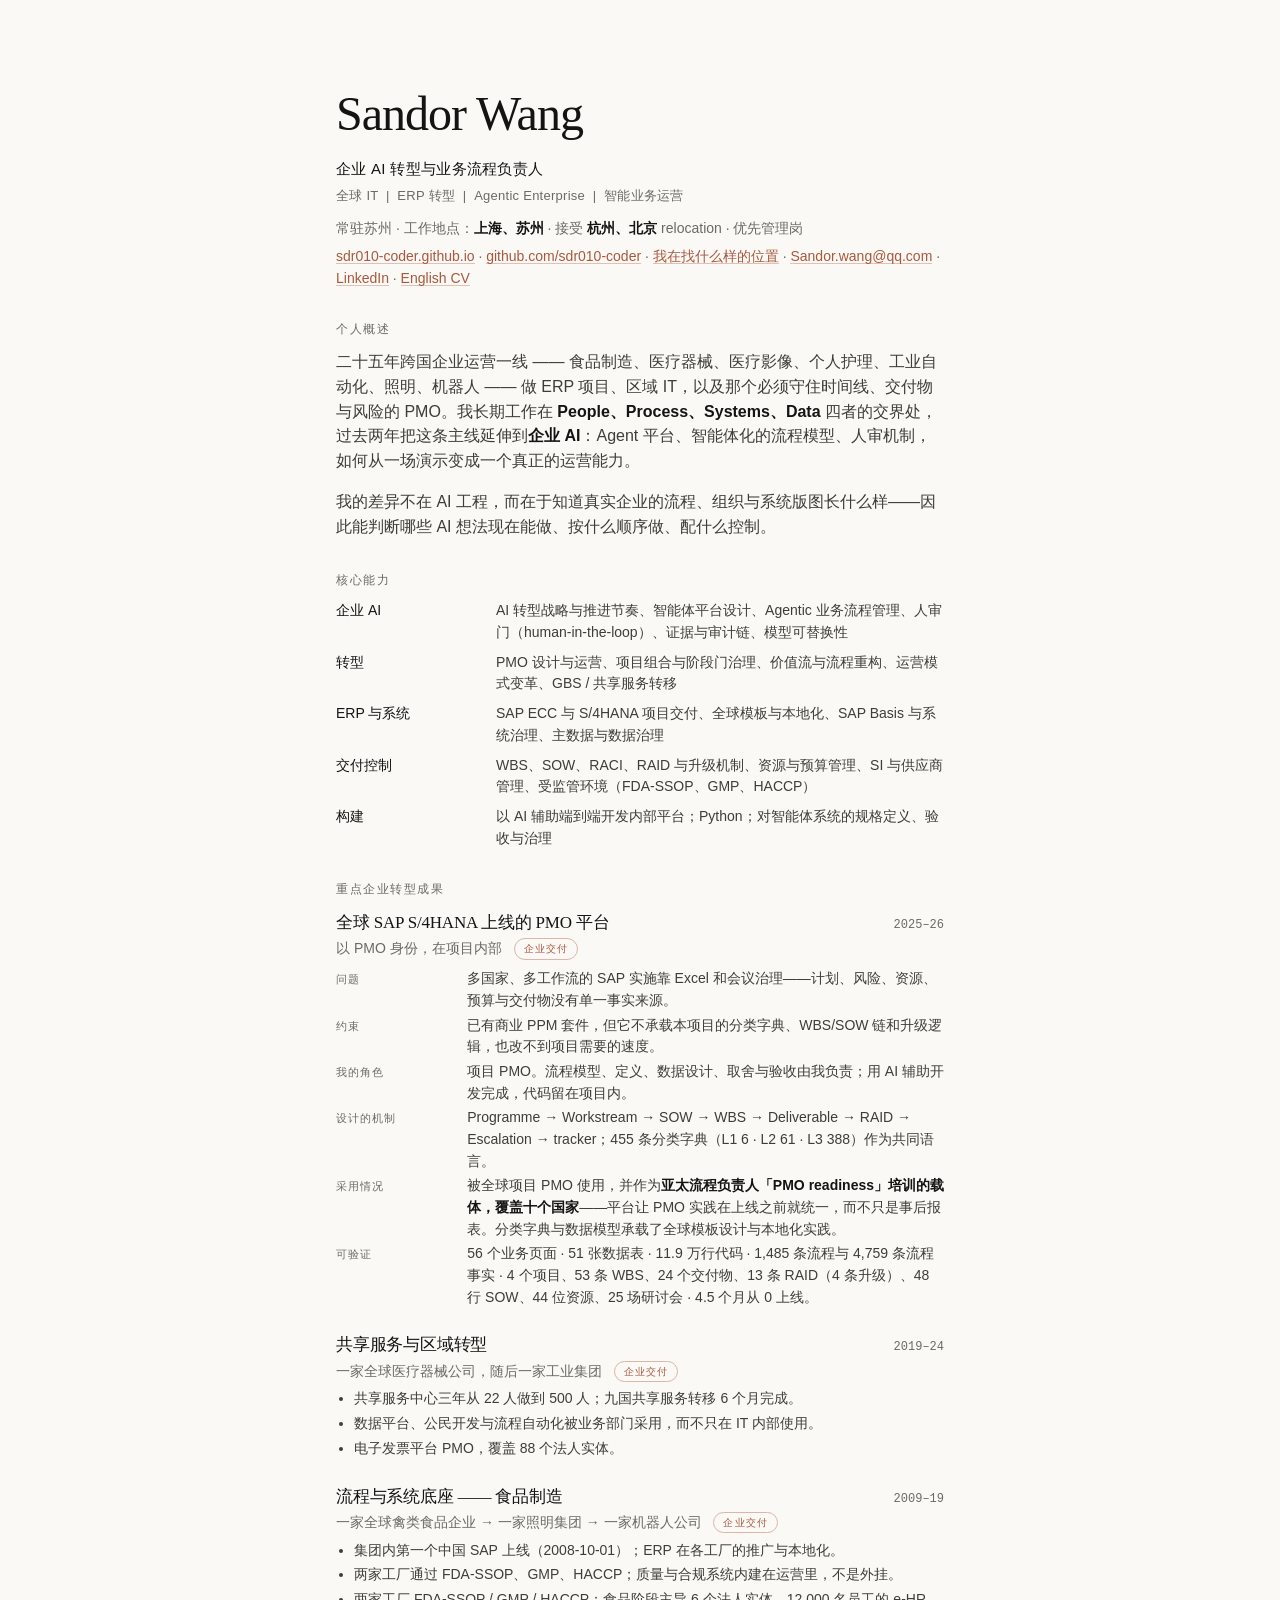
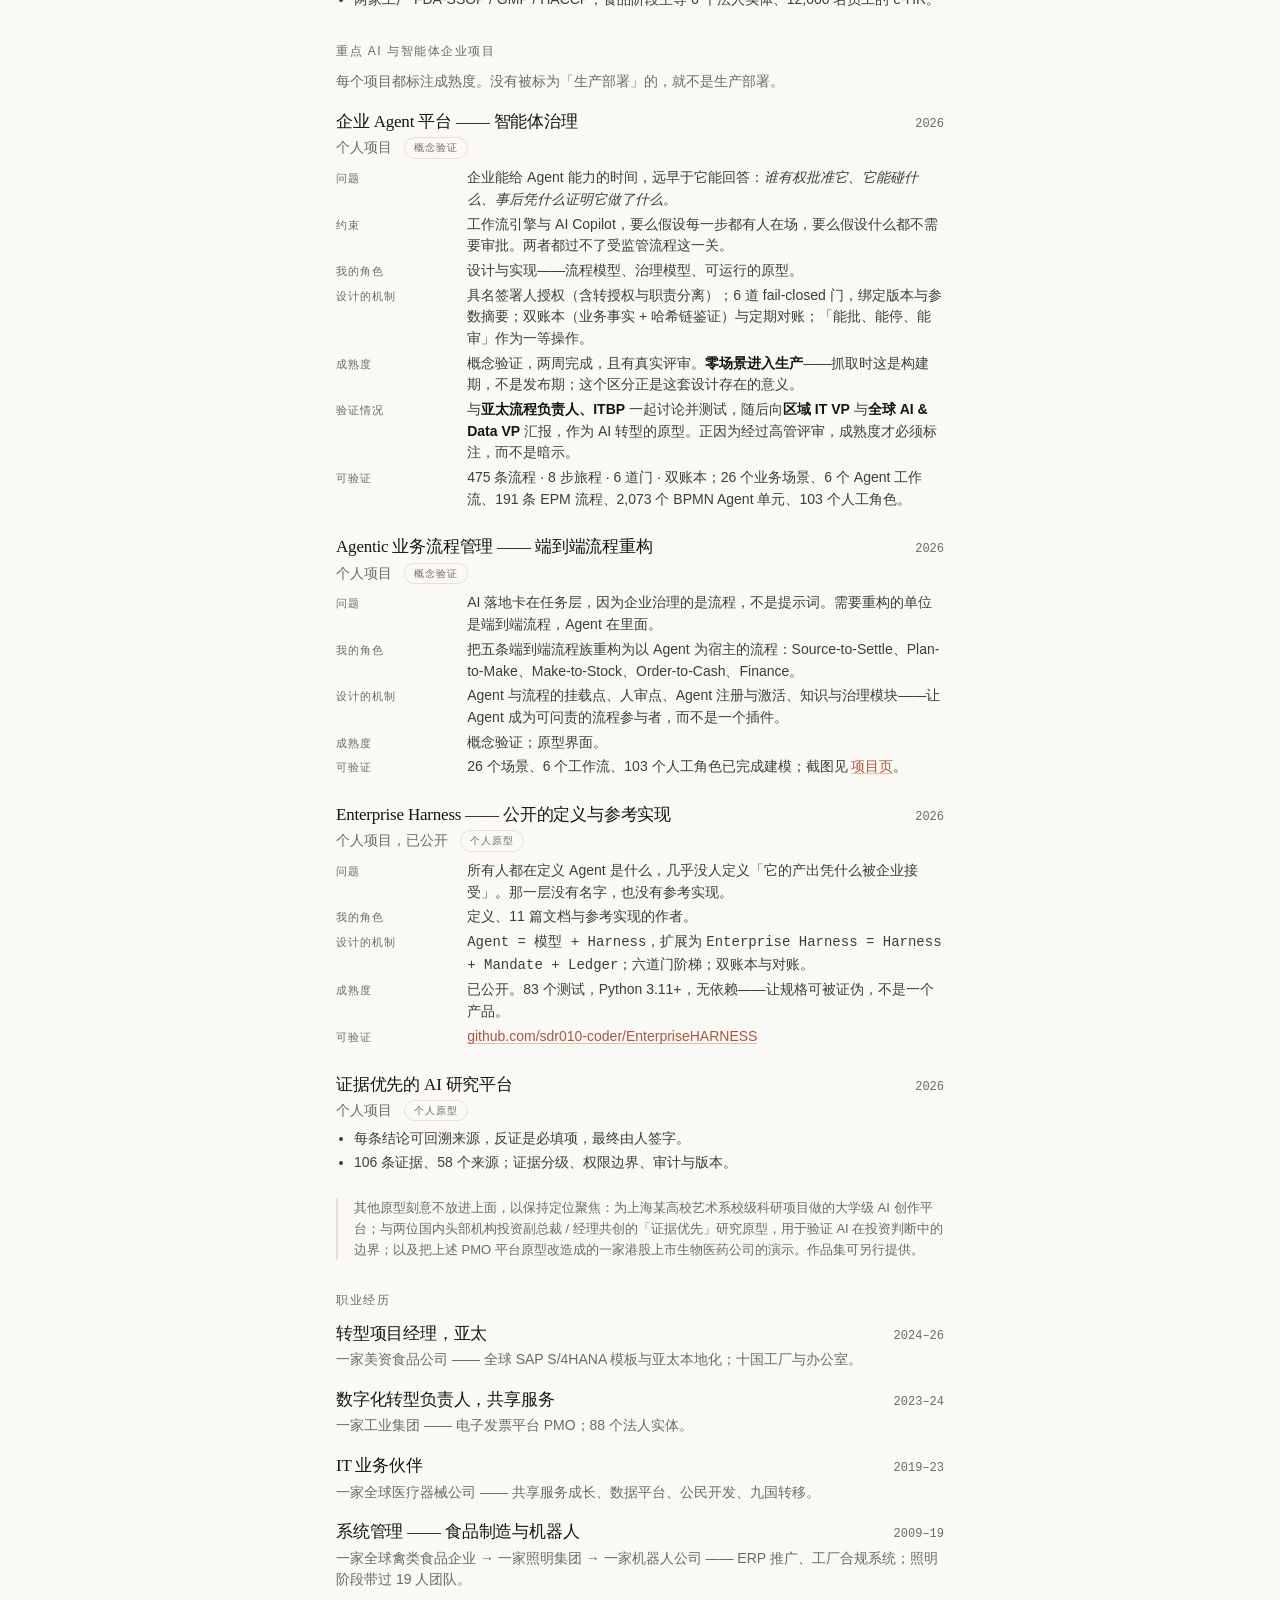
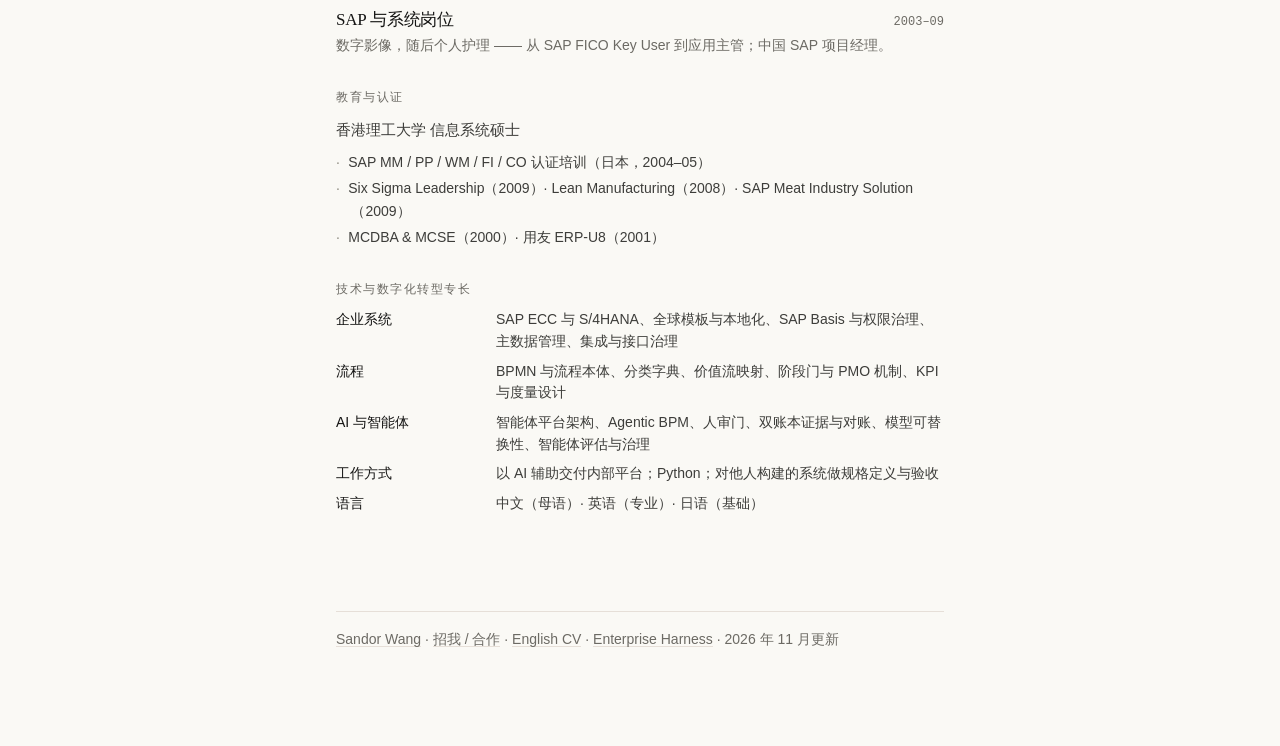
==== commit a08a37a1: "Correct attribution: e-HR 12,000 staff belongs to Tyson, 19-person team to Opple; restore the lighti" ====
--- a/cv-zh.html
+++ b/cv-zh.html
@@ -86,11 +86,11 @@
       <span class="title">流程与系统底座 —— 食品制造</span>
       <span class="dates">2009–19</span>
     </div>
-    <p class="org">一家全球禽类食品企业，随后一家机器人公司 <span class="tag ent">企业交付</span></p>
+    <p class="org">一家全球禽类食品企业 → 一家照明集团 → 一家机器人公司 <span class="tag ent">企业交付</span></p>
     <ul>
       <li>集团内第一个中国 SAP 上线（2008-10-01）；ERP 在各工厂的推广与本地化。</li>
       <li>两家工厂通过 FDA-SSOP、GMP、HACCP；质量与合规系统内建在运营里，不是外挂。</li>
-      <li>e-HR 覆盖 6 个法人实体、12,000 名员工；带过 19 人团队。</li>
+      <li>两家工厂 FDA-SSOP / GMP / HACCP；食品阶段主导 6 个法人实体、12,000 名员工的 e-HR。</li>
     </ul>
   </div>
 </div>
@@ -182,7 +182,7 @@
 
   <div class="cv-item">
     <div class="line"><span class="title">系统管理 —— 食品制造与机器人</span><span class="dates">2009–19</span></div>
-    <p class="org">一家全球禽类食品企业，随后一家机器人公司 —— ERP 推广、工厂合规系统；带过 19 人团队。</p>
+    <p class="org">一家全球禽类食品企业 → 一家照明集团 → 一家机器人公司 —— ERP 推广、工厂合规系统；照明阶段带过 19 人团队。</p>
   </div>
 
   <div class="cv-item">
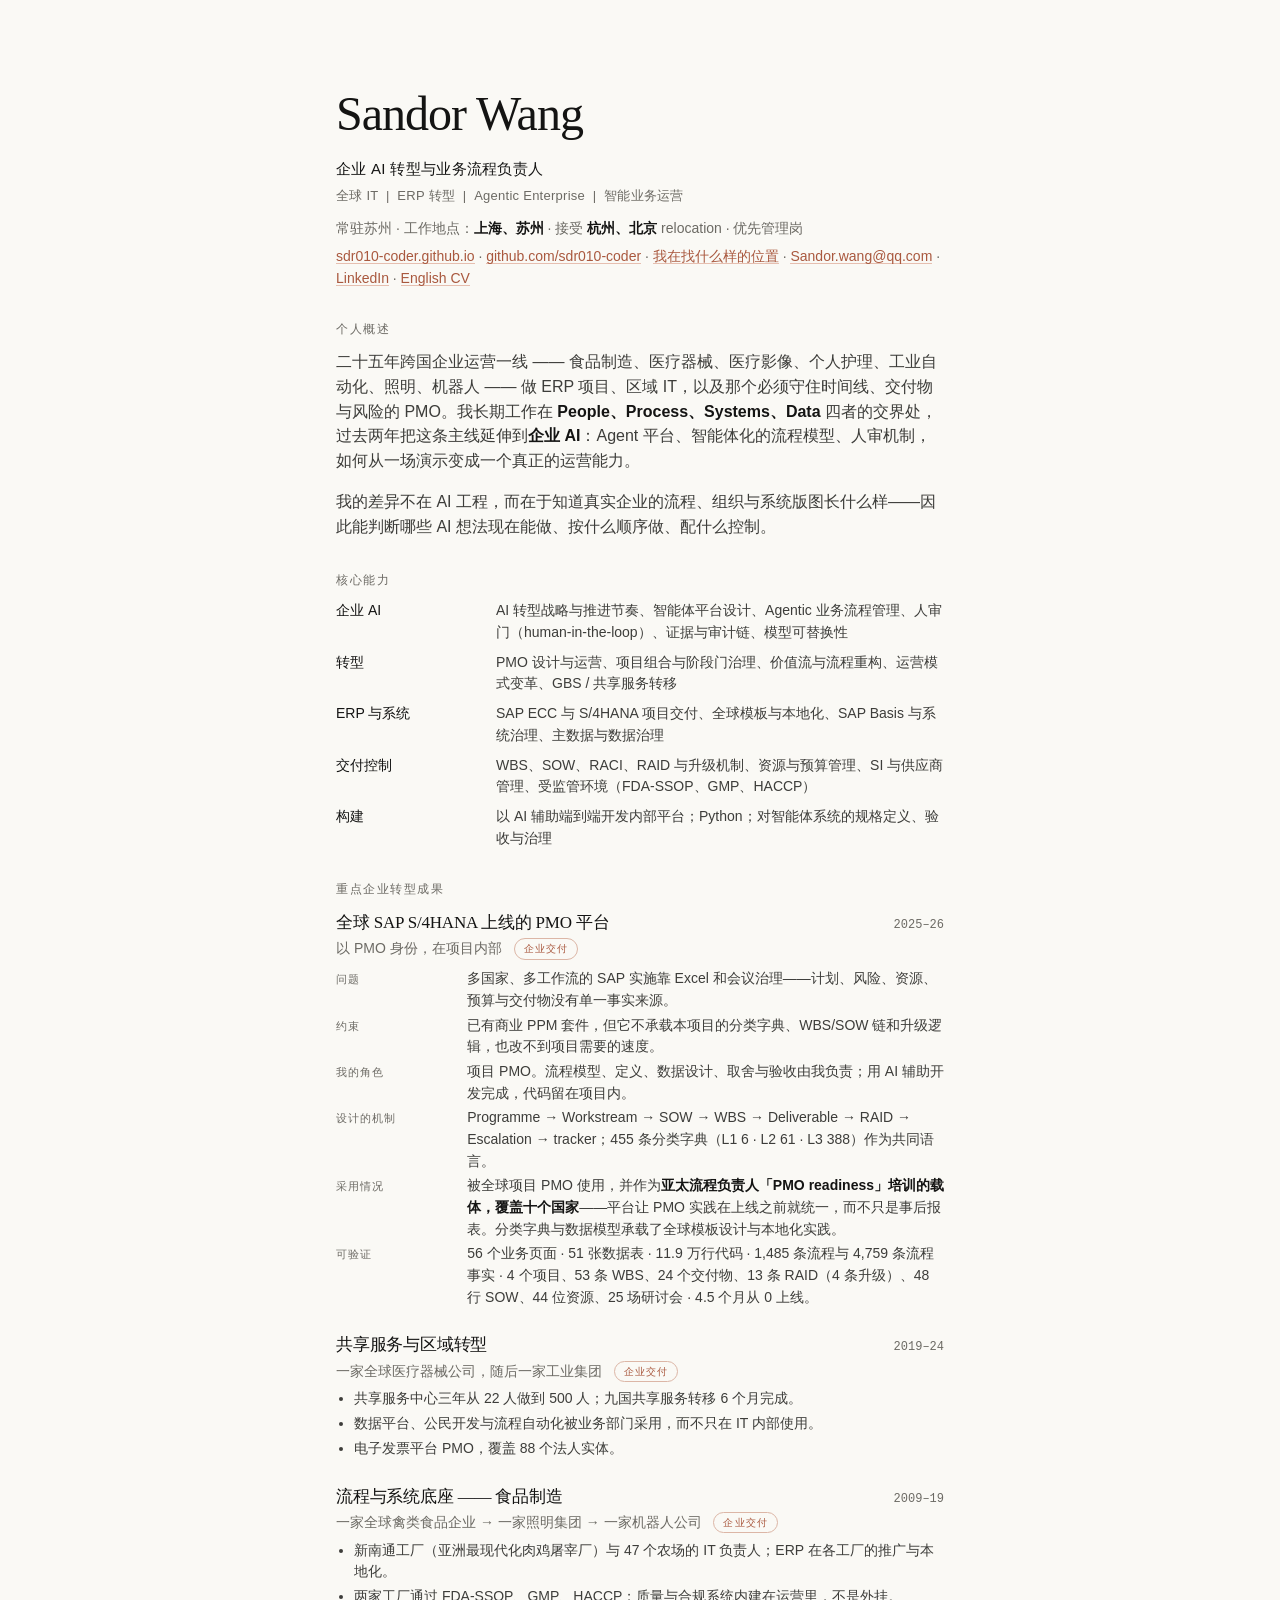
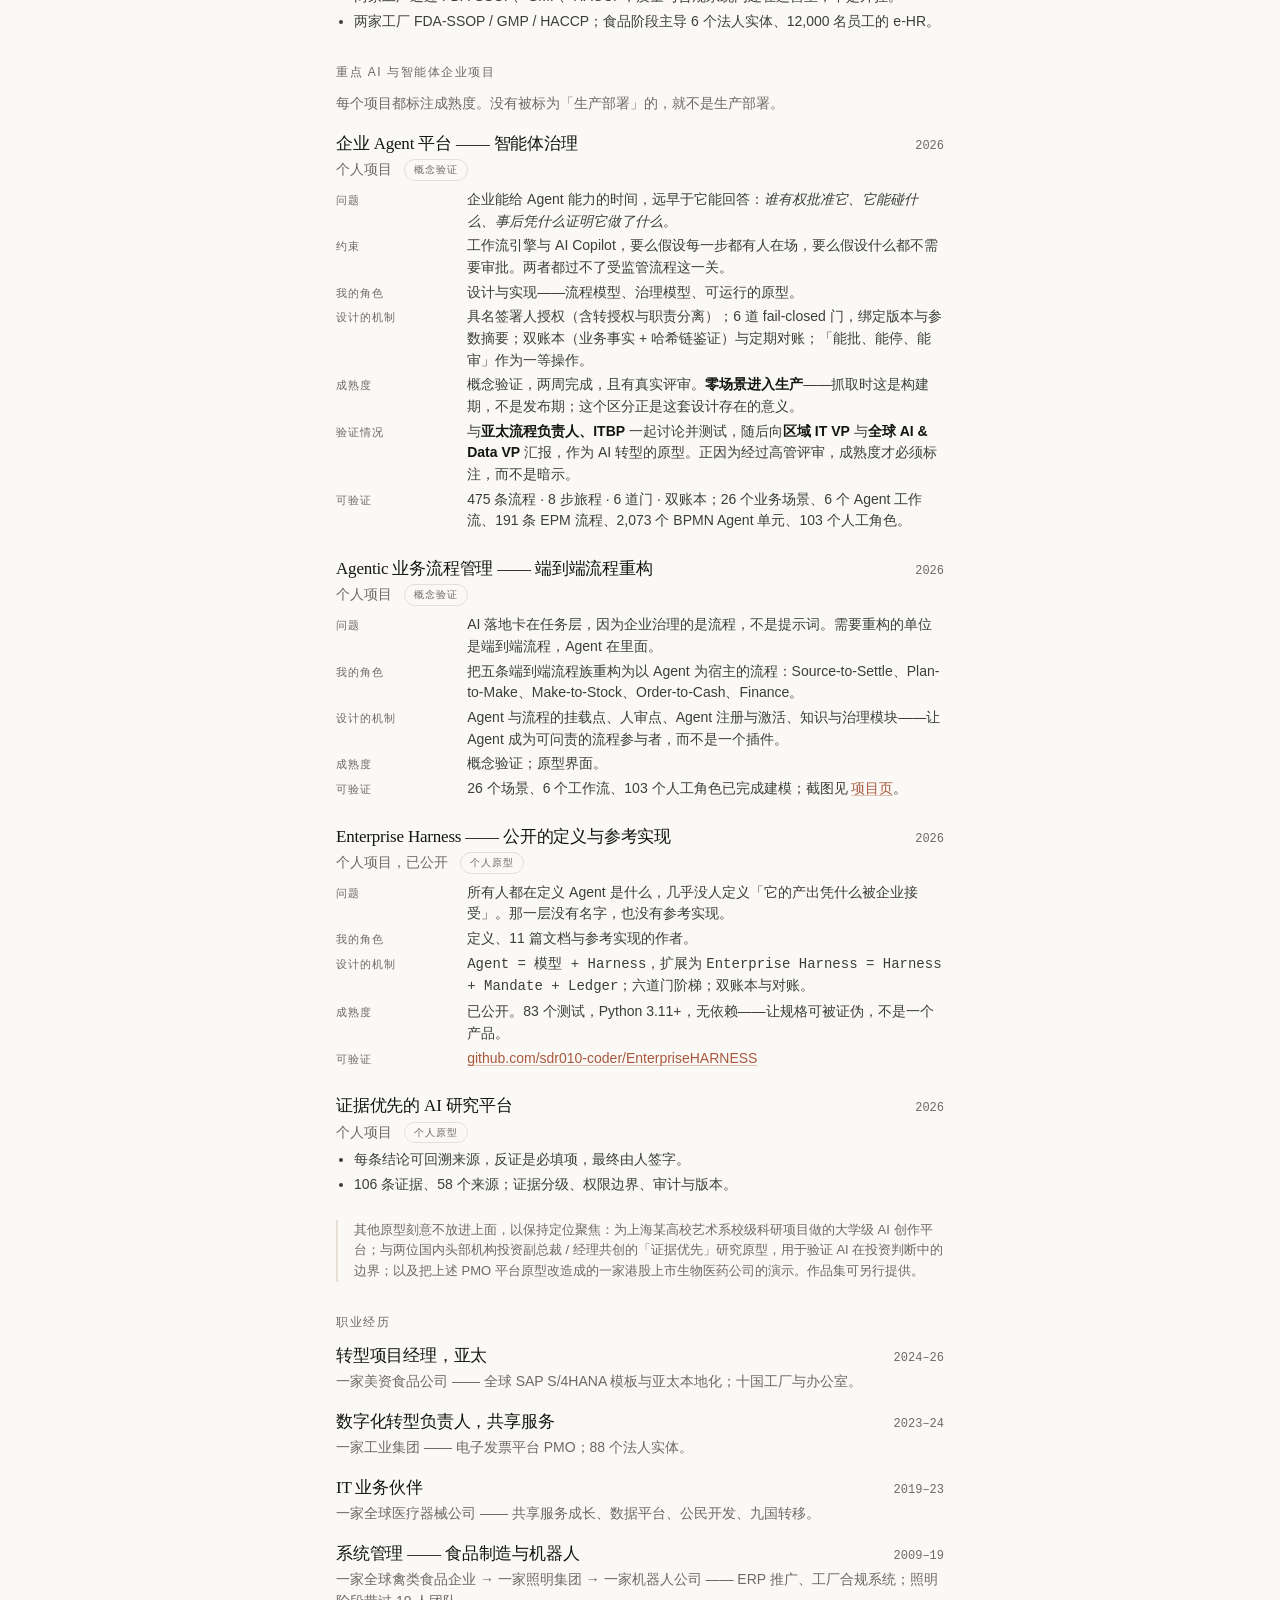
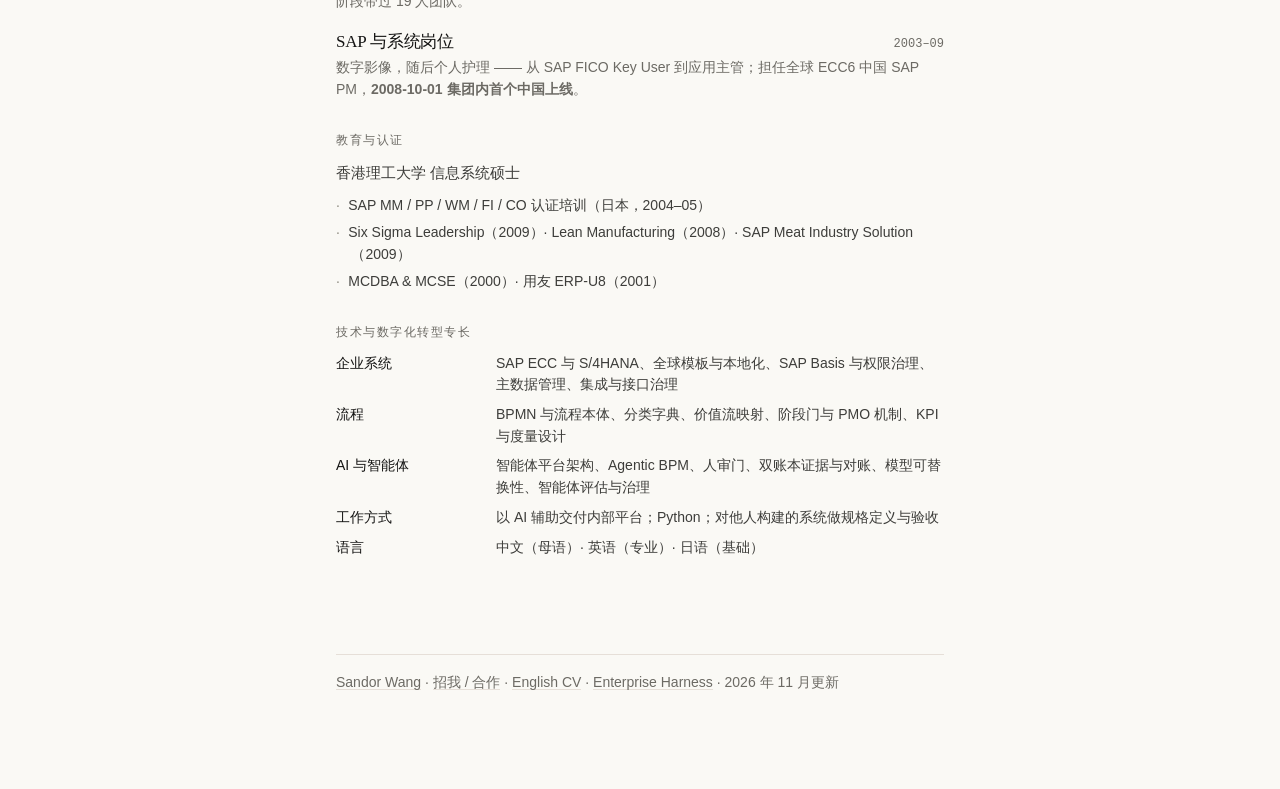
==== commit 001aeb81: "Move the 2008 first-in-group SAP go-live to the Payer role; restore the Nantong/47-farm detail to th" ====
--- a/cv-zh.html
+++ b/cv-zh.html
@@ -88,7 +88,7 @@
     </div>
     <p class="org">一家全球禽类食品企业 → 一家照明集团 → 一家机器人公司 <span class="tag ent">企业交付</span></p>
     <ul>
-      <li>集团内第一个中国 SAP 上线（2008-10-01）；ERP 在各工厂的推广与本地化。</li>
+      <li>新南通工厂（亚洲最现代化肉鸡屠宰厂）与 47 个农场的 IT 负责人；ERP 在各工厂的推广与本地化。</li>
       <li>两家工厂通过 FDA-SSOP、GMP、HACCP；质量与合规系统内建在运营里，不是外挂。</li>
       <li>两家工厂 FDA-SSOP / GMP / HACCP；食品阶段主导 6 个法人实体、12,000 名员工的 e-HR。</li>
     </ul>
@@ -187,7 +187,7 @@
 
   <div class="cv-item">
     <div class="line"><span class="title">SAP 与系统岗位</span><span class="dates">2003–09</span></div>
-    <p class="org">数字影像，随后个人护理 —— 从 SAP FICO Key User 到应用主管；中国 SAP 项目经理。</p>
+    <p class="org">数字影像，随后个人护理 —— 从 SAP FICO Key User 到应用主管；担任全球 ECC6 中国 SAP PM，<b>2008-10-01 集团内首个中国上线</b>。</p>
   </div>
 </div>
 
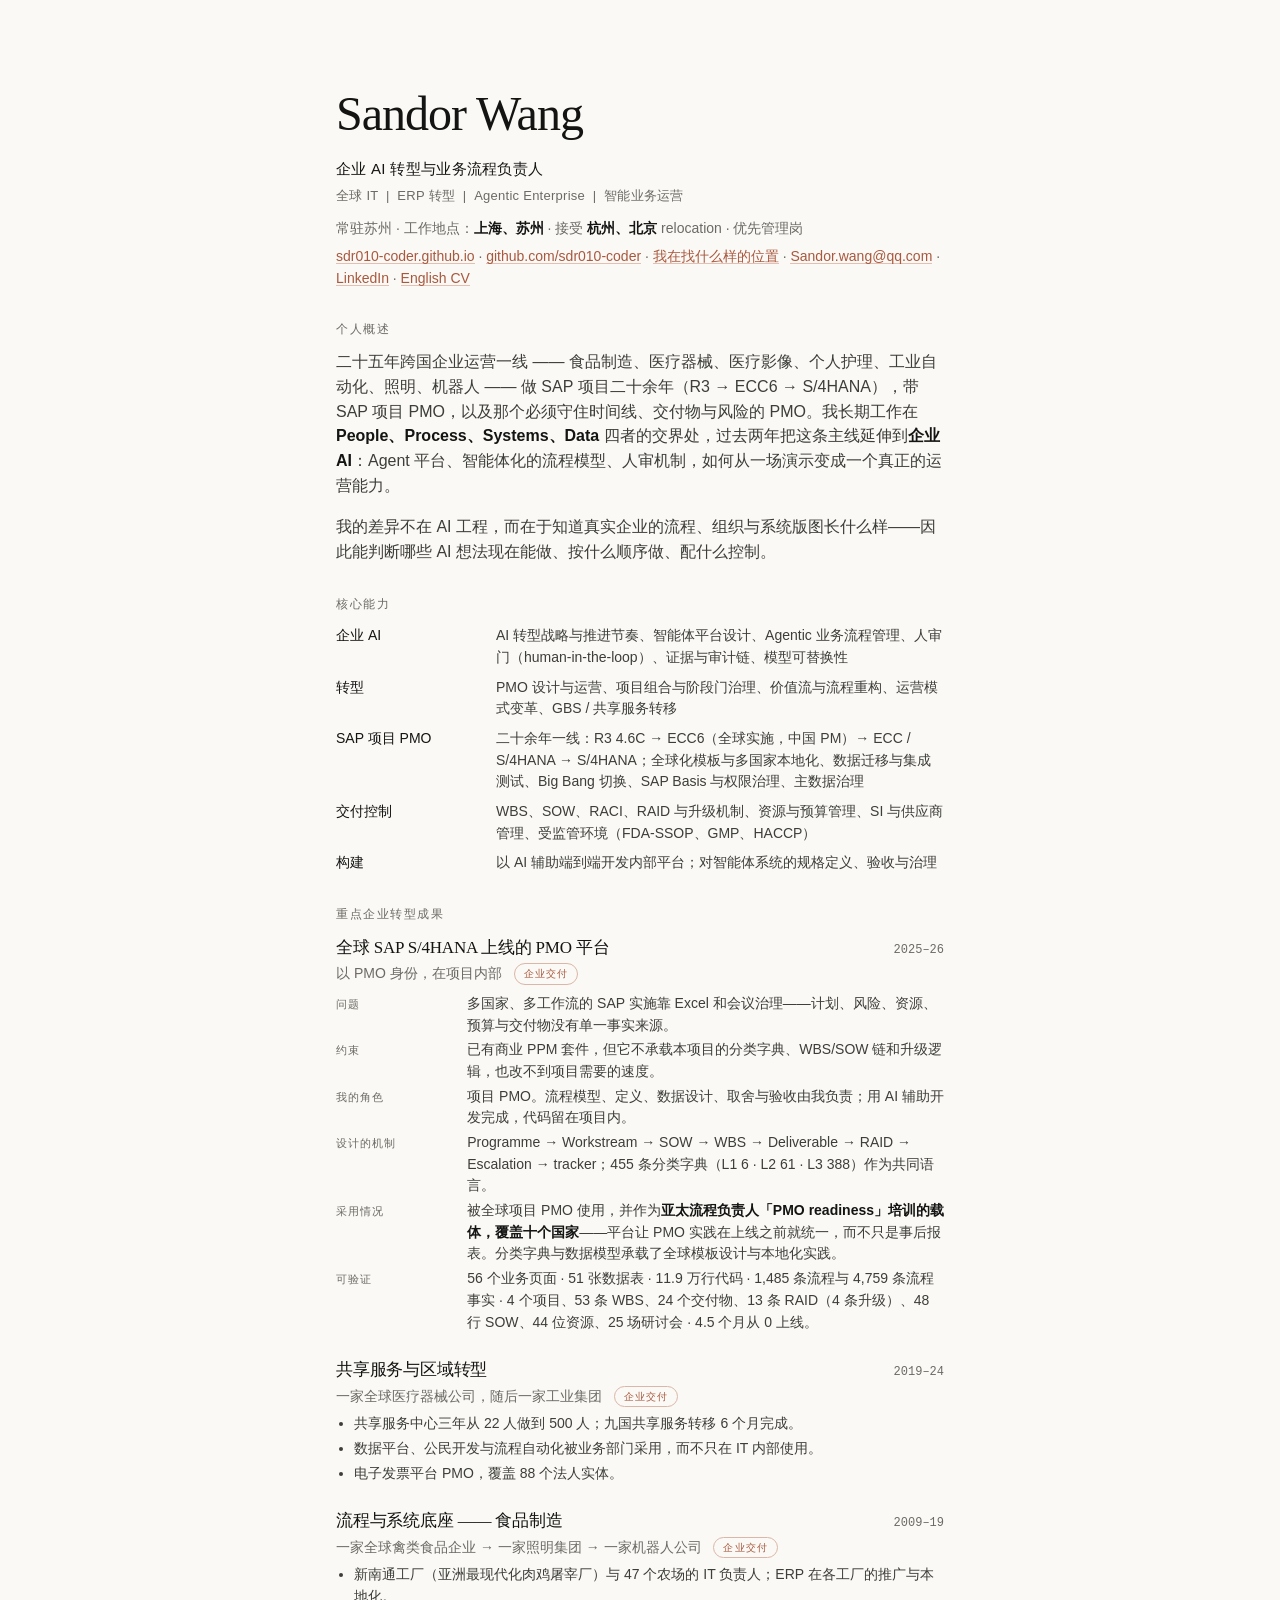
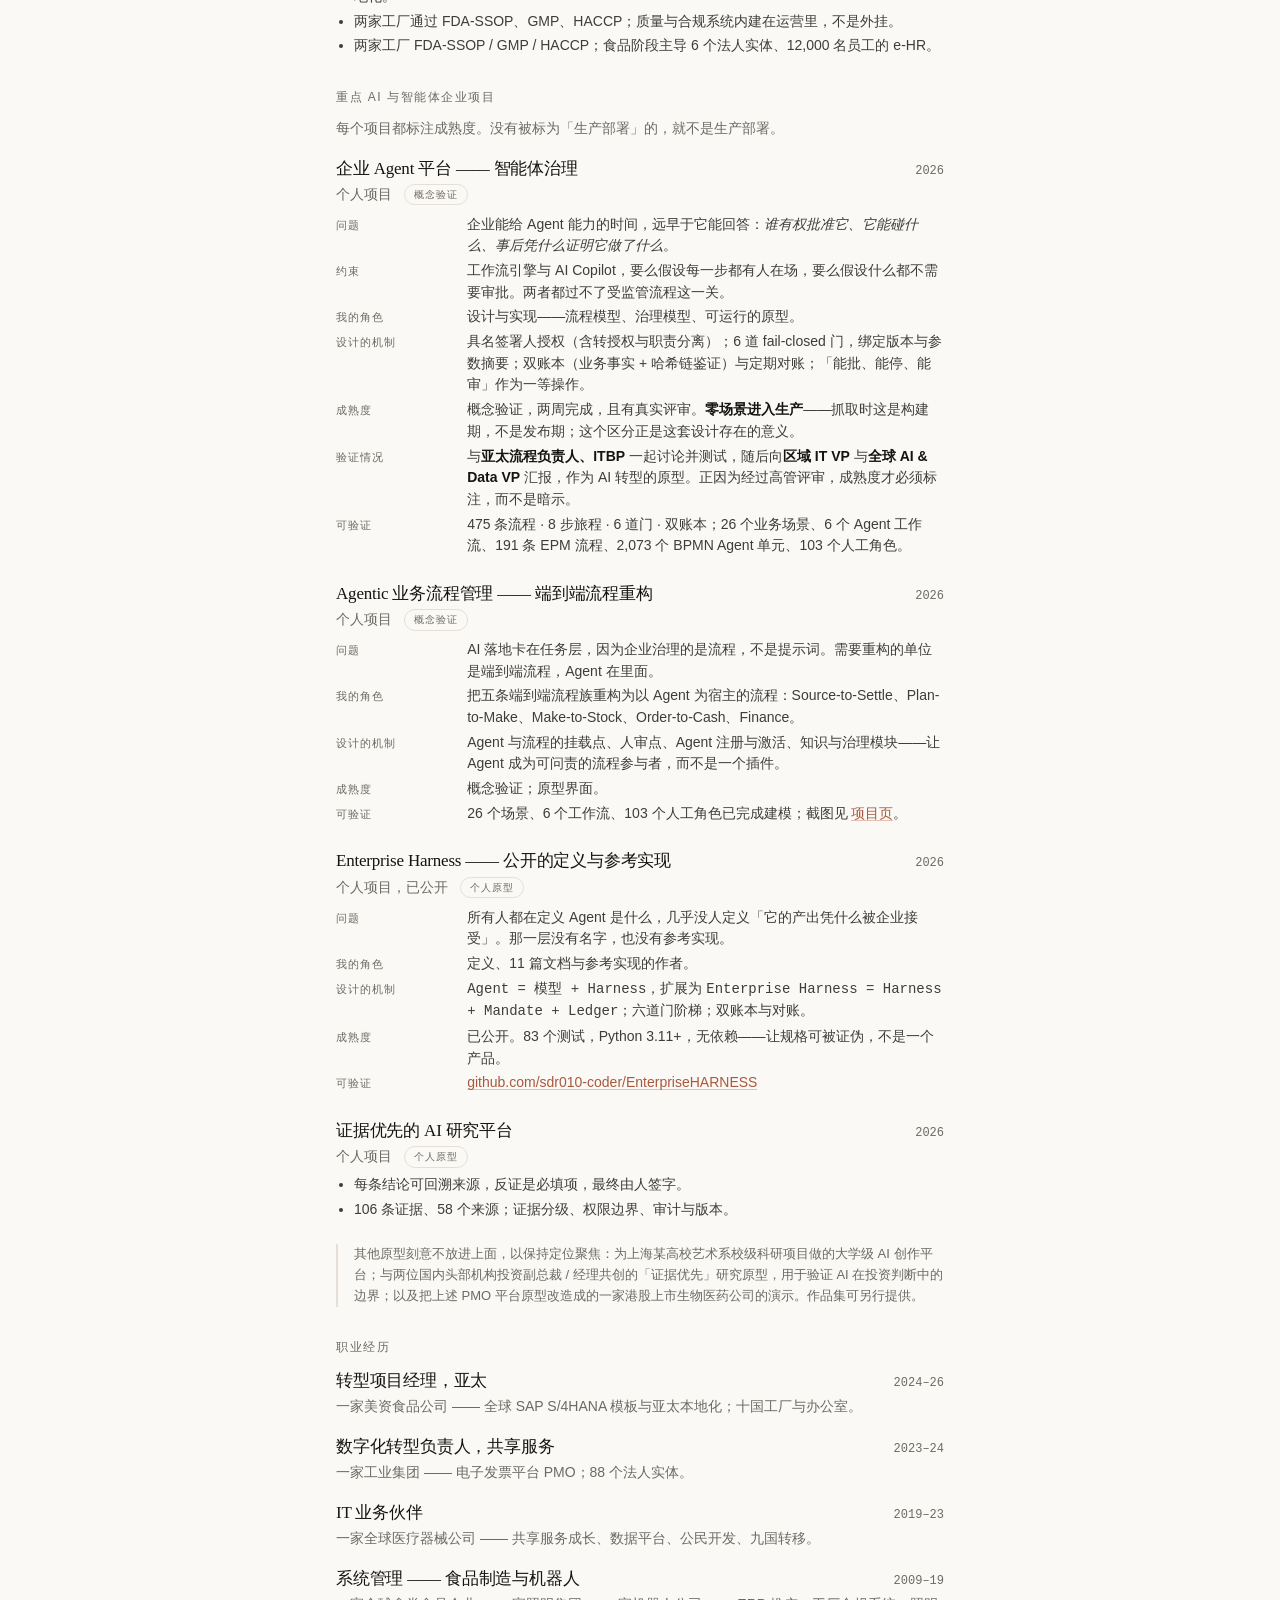
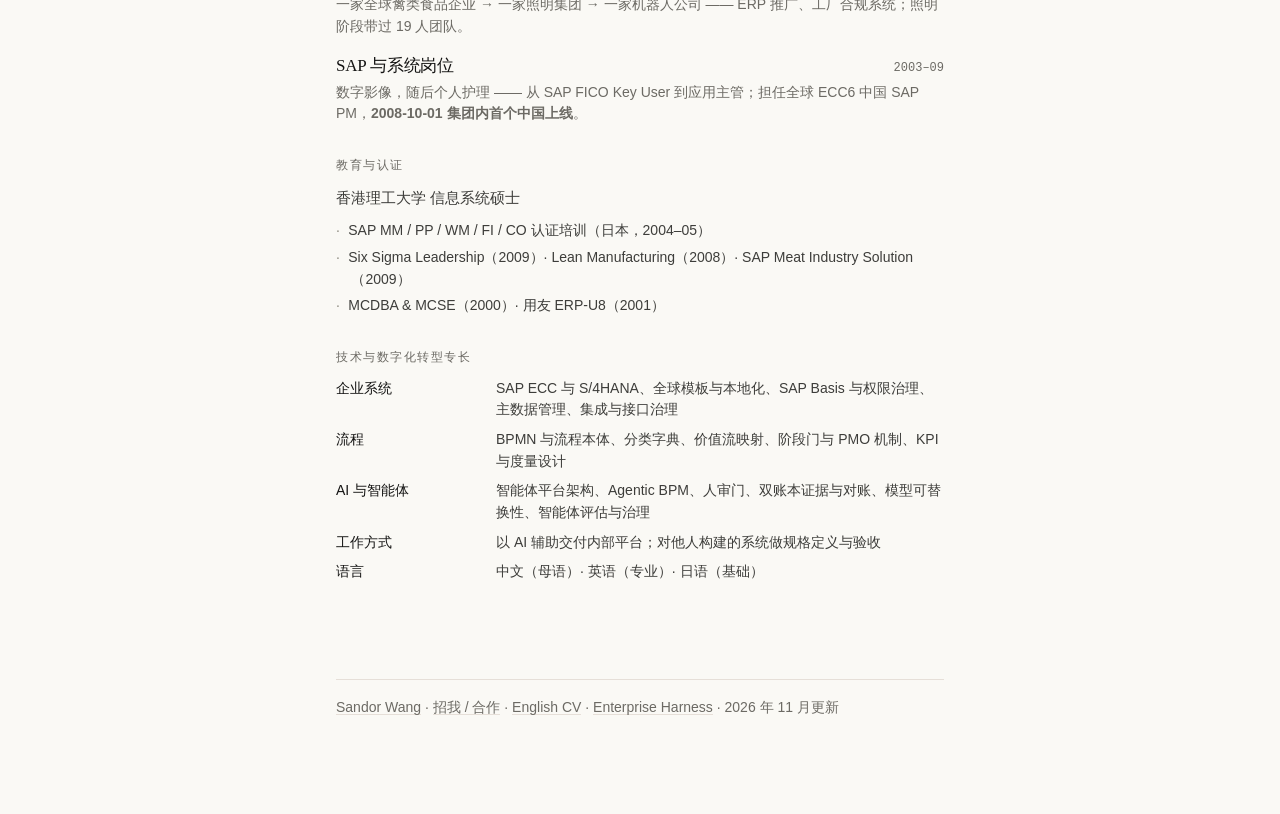
==== commit 0142d6f3: "Elevate SAP project PMO to a capability line; record the R3 4.6C -> ECC6 -> ECC/S4HANA lineage" ====
--- a/cv-zh.html
+++ b/cv-zh.html
@@ -36,7 +36,7 @@
 
 <div class="cv-block">
   <h2>个人概述</h2>
-  <p>二十五年跨国企业运营一线 —— 食品制造、医疗器械、医疗影像、个人护理、工业自动化、照明、机器人 —— 做 ERP 项目、区域 IT，以及那个必须守住时间线、交付物与风险的 PMO。我长期工作在 <strong>People、Process、Systems、Data</strong> 四者的交界处，过去两年把这条主线延伸到<strong>企业 AI</strong>：Agent 平台、智能体化的流程模型、人审机制，如何从一场演示变成一个真正的运营能力。</p>
+  <p>二十五年跨国企业运营一线 —— 食品制造、医疗器械、医疗影像、个人护理、工业自动化、照明、机器人 —— 做 SAP 项目二十余年（R3 → ECC6 → S/4HANA），带 SAP 项目 PMO，以及那个必须守住时间线、交付物与风险的 PMO。我长期工作在 <strong>People、Process、Systems、Data</strong> 四者的交界处，过去两年把这条主线延伸到<strong>企业 AI</strong>：Agent 平台、智能体化的流程模型、人审机制，如何从一场演示变成一个真正的运营能力。</p>
   <p>我的差异不在 AI 工程，而在于知道真实企业的流程、组织与系统版图长什么样——因此能判断哪些 AI 想法现在能做、按什么顺序做、配什么控制。</p>
 </div>
 
@@ -44,9 +44,9 @@
   <h2>核心能力</h2>
   <div class="cv-skill"><b>企业 AI</b><span>AI 转型战略与推进节奏、智能体平台设计、Agentic 业务流程管理、人审门（human-in-the-loop）、证据与审计链、模型可替换性</span></div>
   <div class="cv-skill"><b>转型</b><span>PMO 设计与运营、项目组合与阶段门治理、价值流与流程重构、运营模式变革、GBS / 共享服务转移</span></div>
-  <div class="cv-skill"><b>ERP 与系统</b><span>SAP ECC 与 S/4HANA 项目交付、全球模板与本地化、SAP Basis 与系统治理、主数据与数据治理</span></div>
+  <div class="cv-skill"><b>SAP 项目 PMO</b><span>二十余年一线：R3 4.6C → ECC6（全球实施，中国 PM）→ ECC / S/4HANA → S/4HANA；全球化模板与多国家本地化、数据迁移与集成测试、Big Bang 切换、SAP Basis 与权限治理、主数据治理</span></div>
   <div class="cv-skill"><b>交付控制</b><span>WBS、SOW、RACI、RAID 与升级机制、资源与预算管理、SI 与供应商管理、受监管环境（FDA-SSOP、GMP、HACCP）</span></div>
-  <div class="cv-skill"><b>构建</b><span>以 AI 辅助端到端开发内部平台；Python；对智能体系统的规格定义、验收与治理</span></div>
+  <div class="cv-skill"><b>构建</b><span>以 AI 辅助端到端开发内部平台；对智能体系统的规格定义、验收与治理</span></div>
 </div>
 
 <div class="cv-block">
@@ -206,7 +206,7 @@
   <div class="cv-skill"><b>企业系统</b><span>SAP ECC 与 S/4HANA、全球模板与本地化、SAP Basis 与权限治理、主数据管理、集成与接口治理</span></div>
   <div class="cv-skill"><b>流程</b><span>BPMN 与流程本体、分类字典、价值流映射、阶段门与 PMO 机制、KPI 与度量设计</span></div>
   <div class="cv-skill"><b>AI 与智能体</b><span>智能体平台架构、Agentic BPM、人审门、双账本证据与对账、模型可替换性、智能体评估与治理</span></div>
-  <div class="cv-skill"><b>工作方式</b><span>以 AI 辅助交付内部平台；Python；对他人构建的系统做规格定义与验收</span></div>
+  <div class="cv-skill"><b>工作方式</b><span>以 AI 辅助交付内部平台；对他人构建的系统做规格定义与验收</span></div>
   <div class="cv-skill"><b>语言</b><span>中文（母语）· 英语（专业）· 日语（基础）</span></div>
 </div>
 
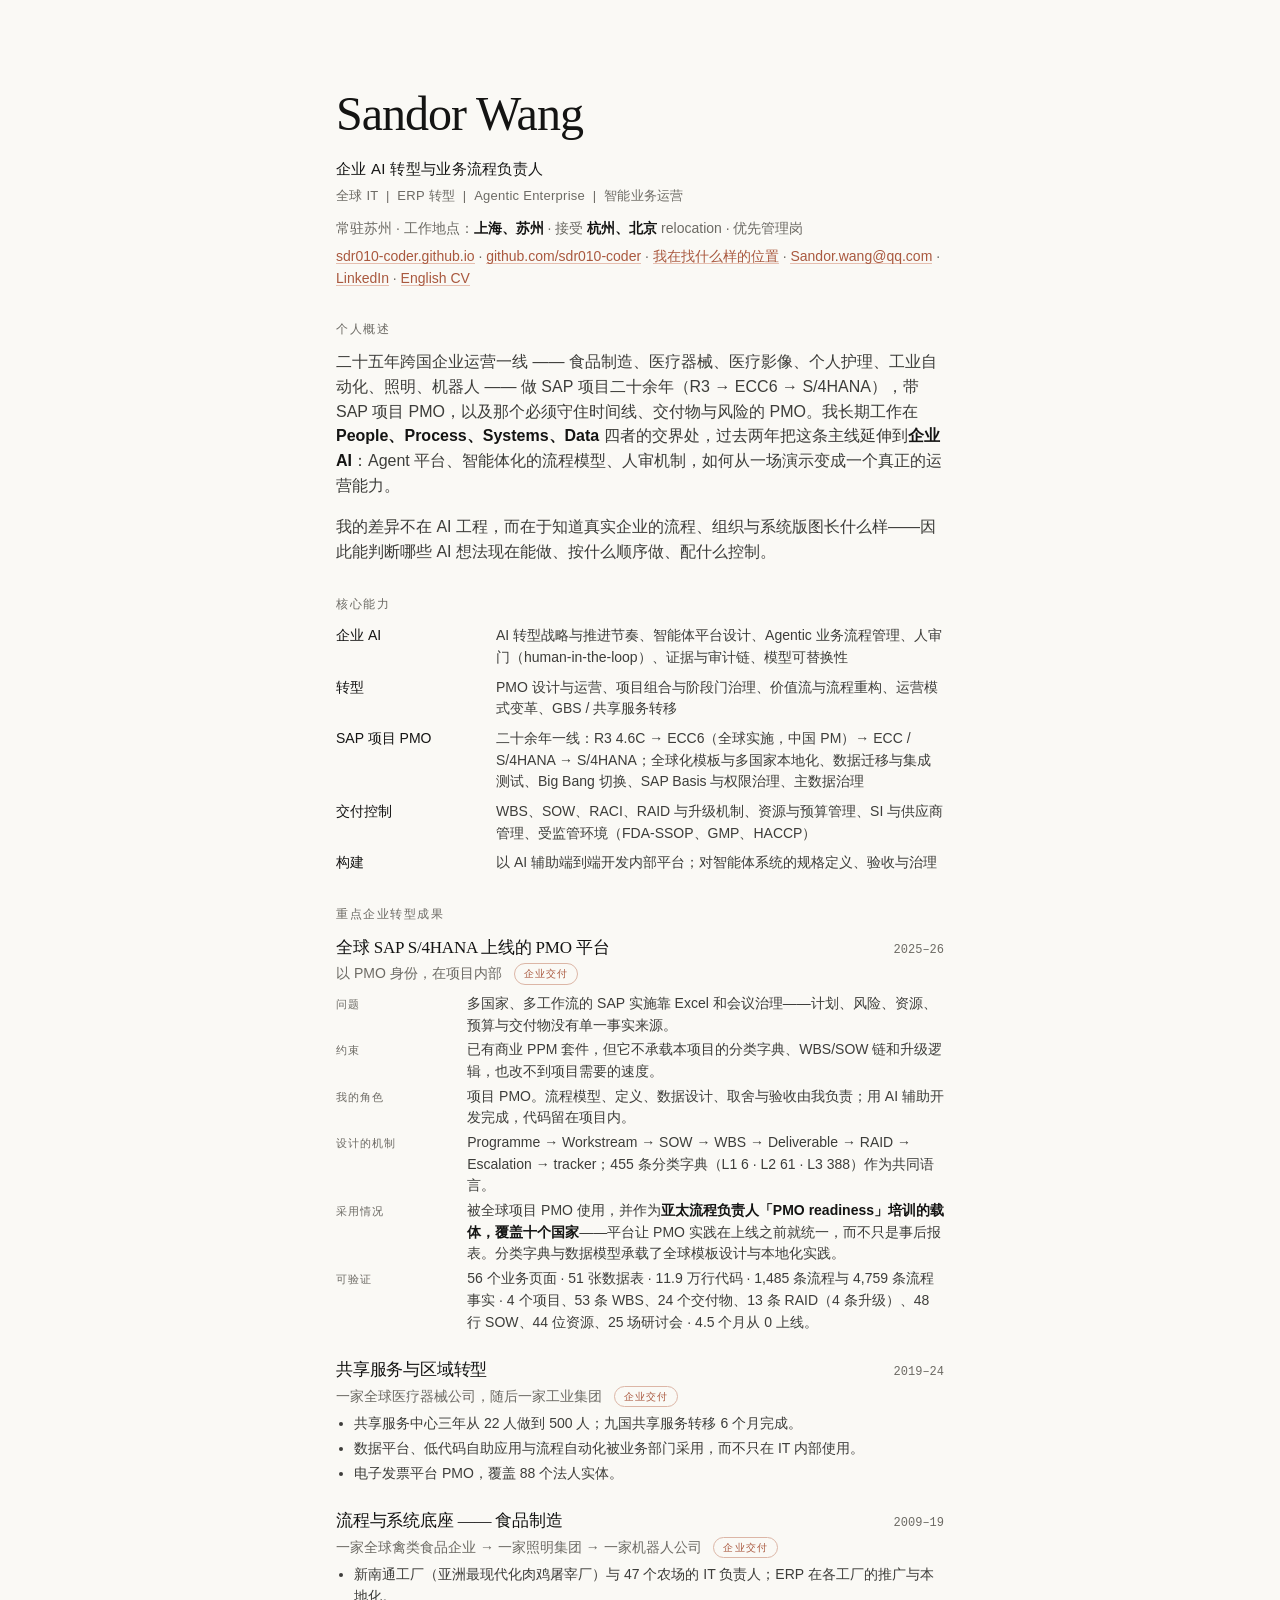
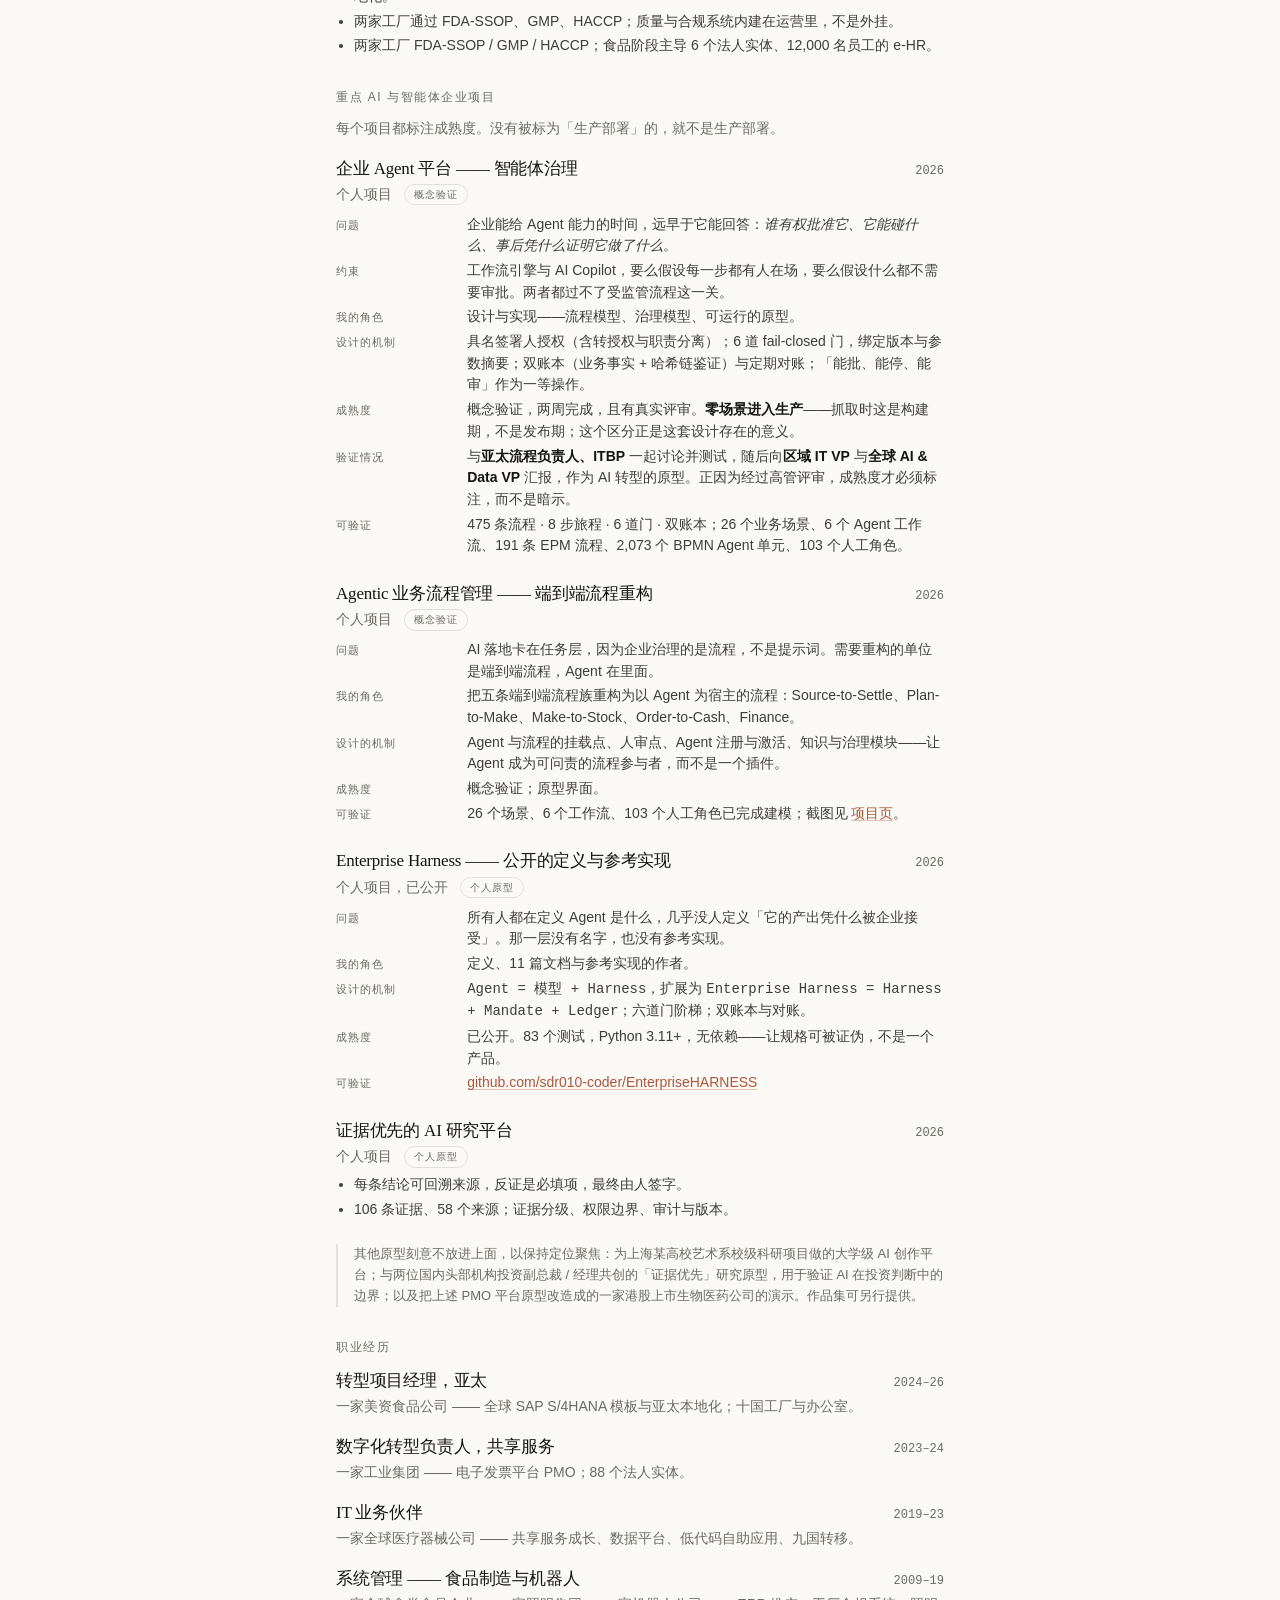
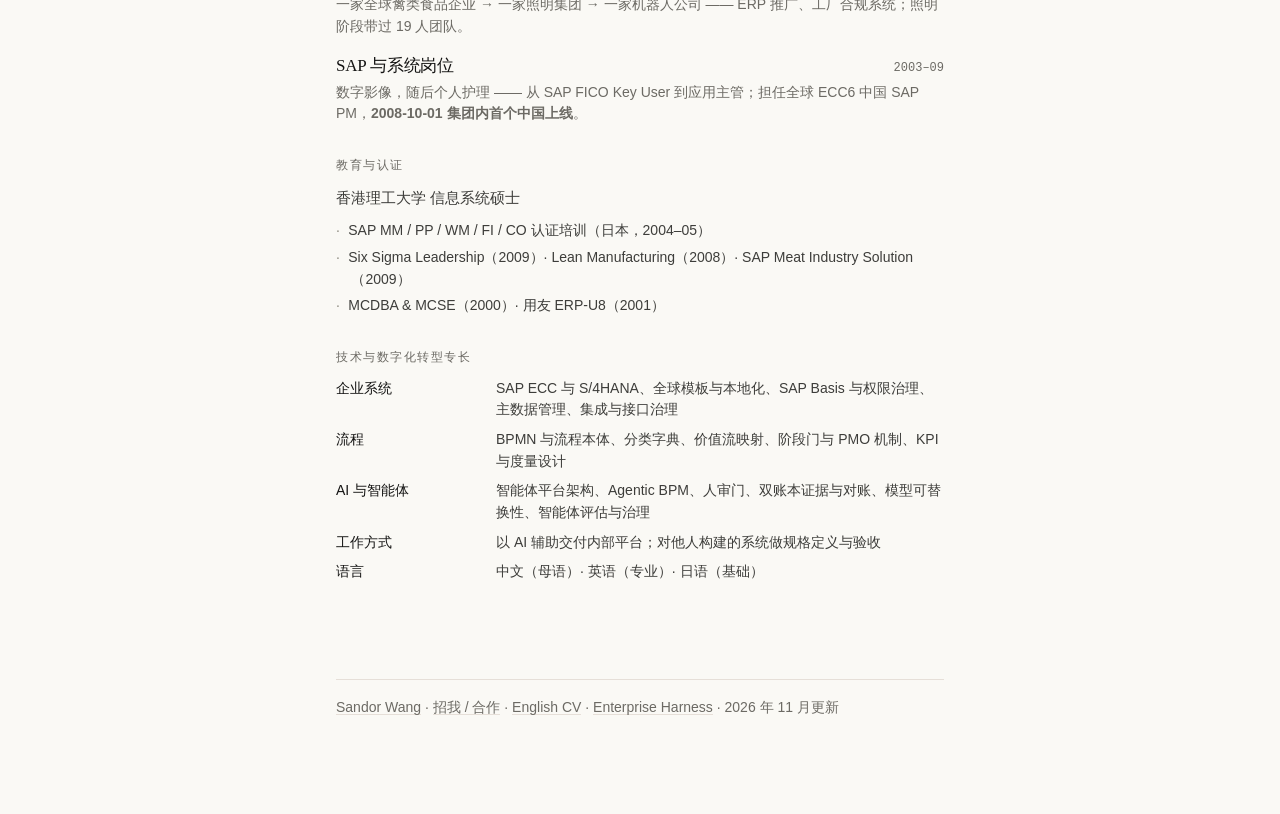
==== commit 58ed09b9: "Replace the literal 'citizen development' with plain wording business readers parse" ====
--- a/cv-zh.html
+++ b/cv-zh.html
@@ -76,7 +76,7 @@
     <p class="org">一家全球医疗器械公司，随后一家工业集团 <span class="tag ent">企业交付</span></p>
     <ul>
       <li>共享服务中心三年从 22 人做到 500 人；九国共享服务转移 6 个月完成。</li>
-      <li>数据平台、公民开发与流程自动化被业务部门采用，而不只在 IT 内部使用。</li>
+      <li>数据平台、低代码自助应用与流程自动化被业务部门采用，而不只在 IT 内部使用。</li>
       <li>电子发票平台 PMO，覆盖 88 个法人实体。</li>
     </ul>
   </div>
@@ -177,7 +177,7 @@
 
   <div class="cv-item">
     <div class="line"><span class="title">IT 业务伙伴</span><span class="dates">2019–23</span></div>
-    <p class="org">一家全球医疗器械公司 —— 共享服务成长、数据平台、公民开发、九国转移。</p>
+    <p class="org">一家全球医疗器械公司 —— 共享服务成长、数据平台、低代码自助应用、九国转移。</p>
   </div>
 
   <div class="cv-item">
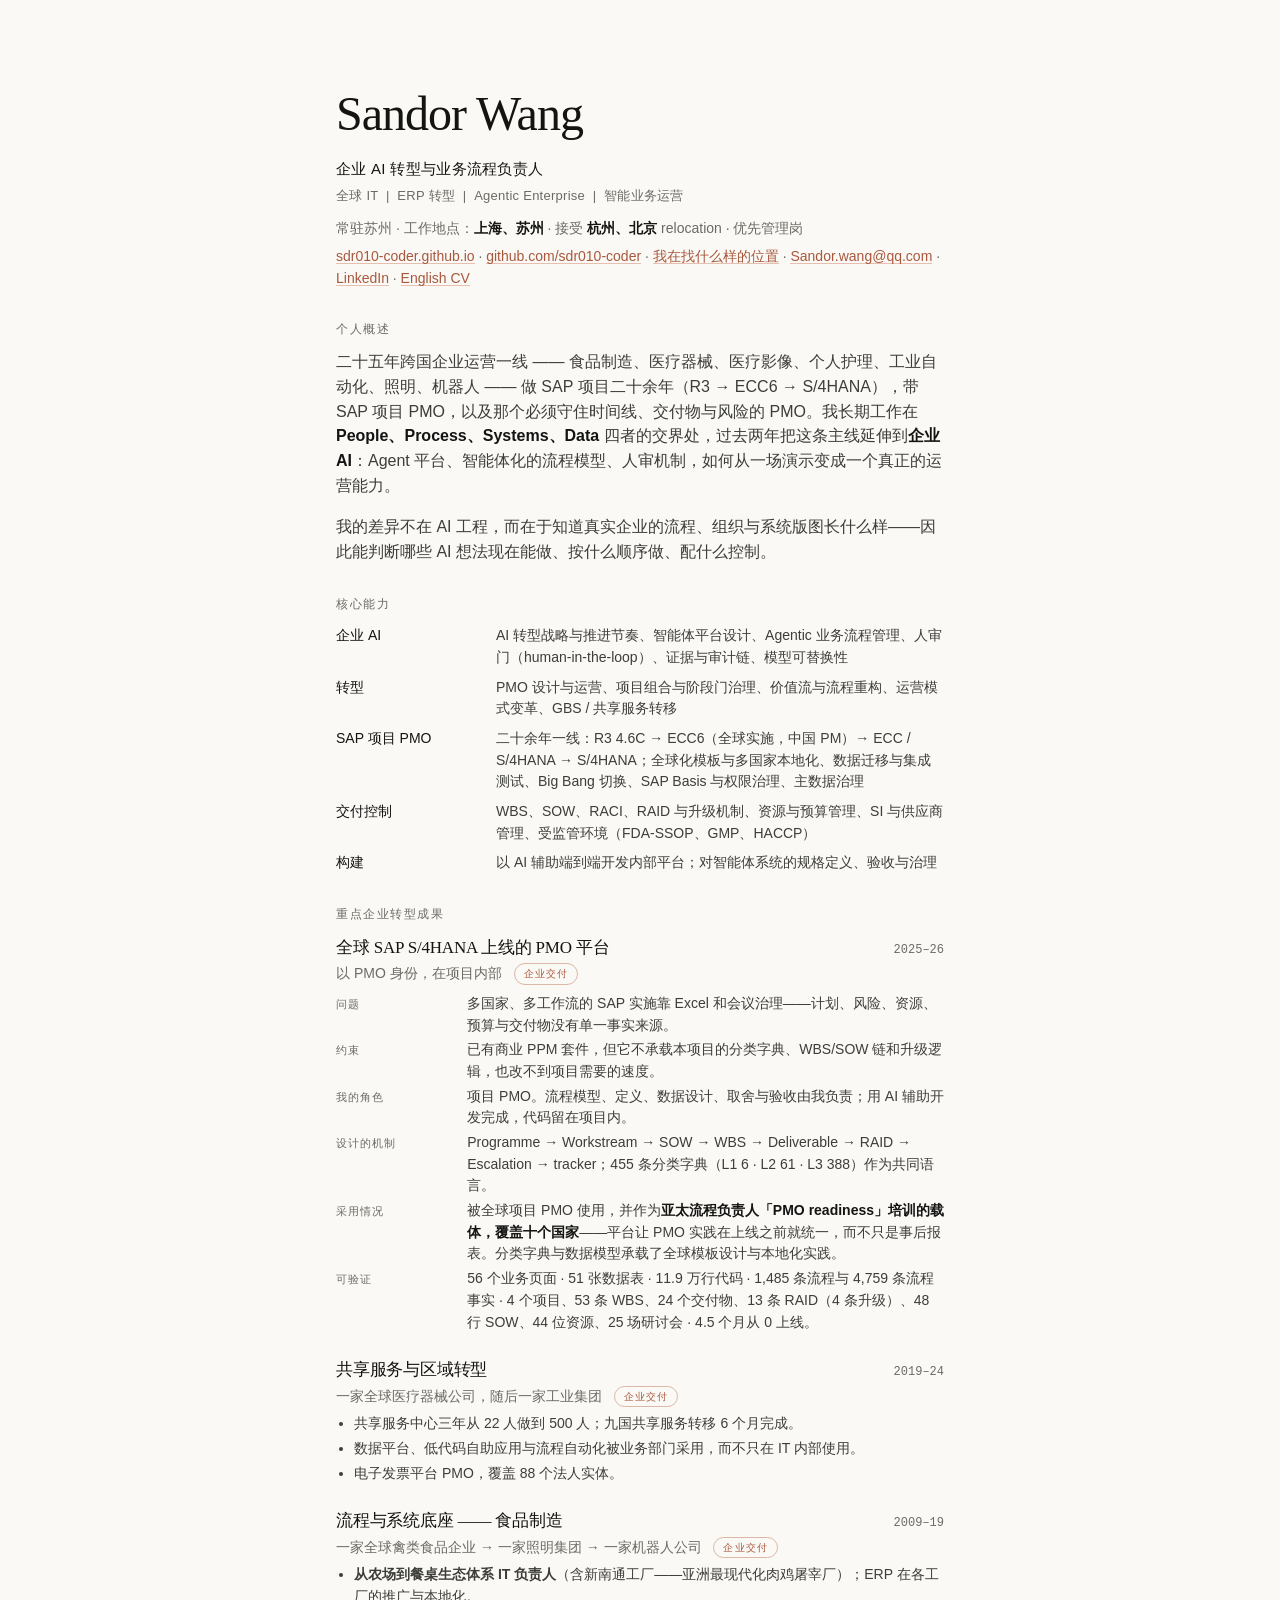
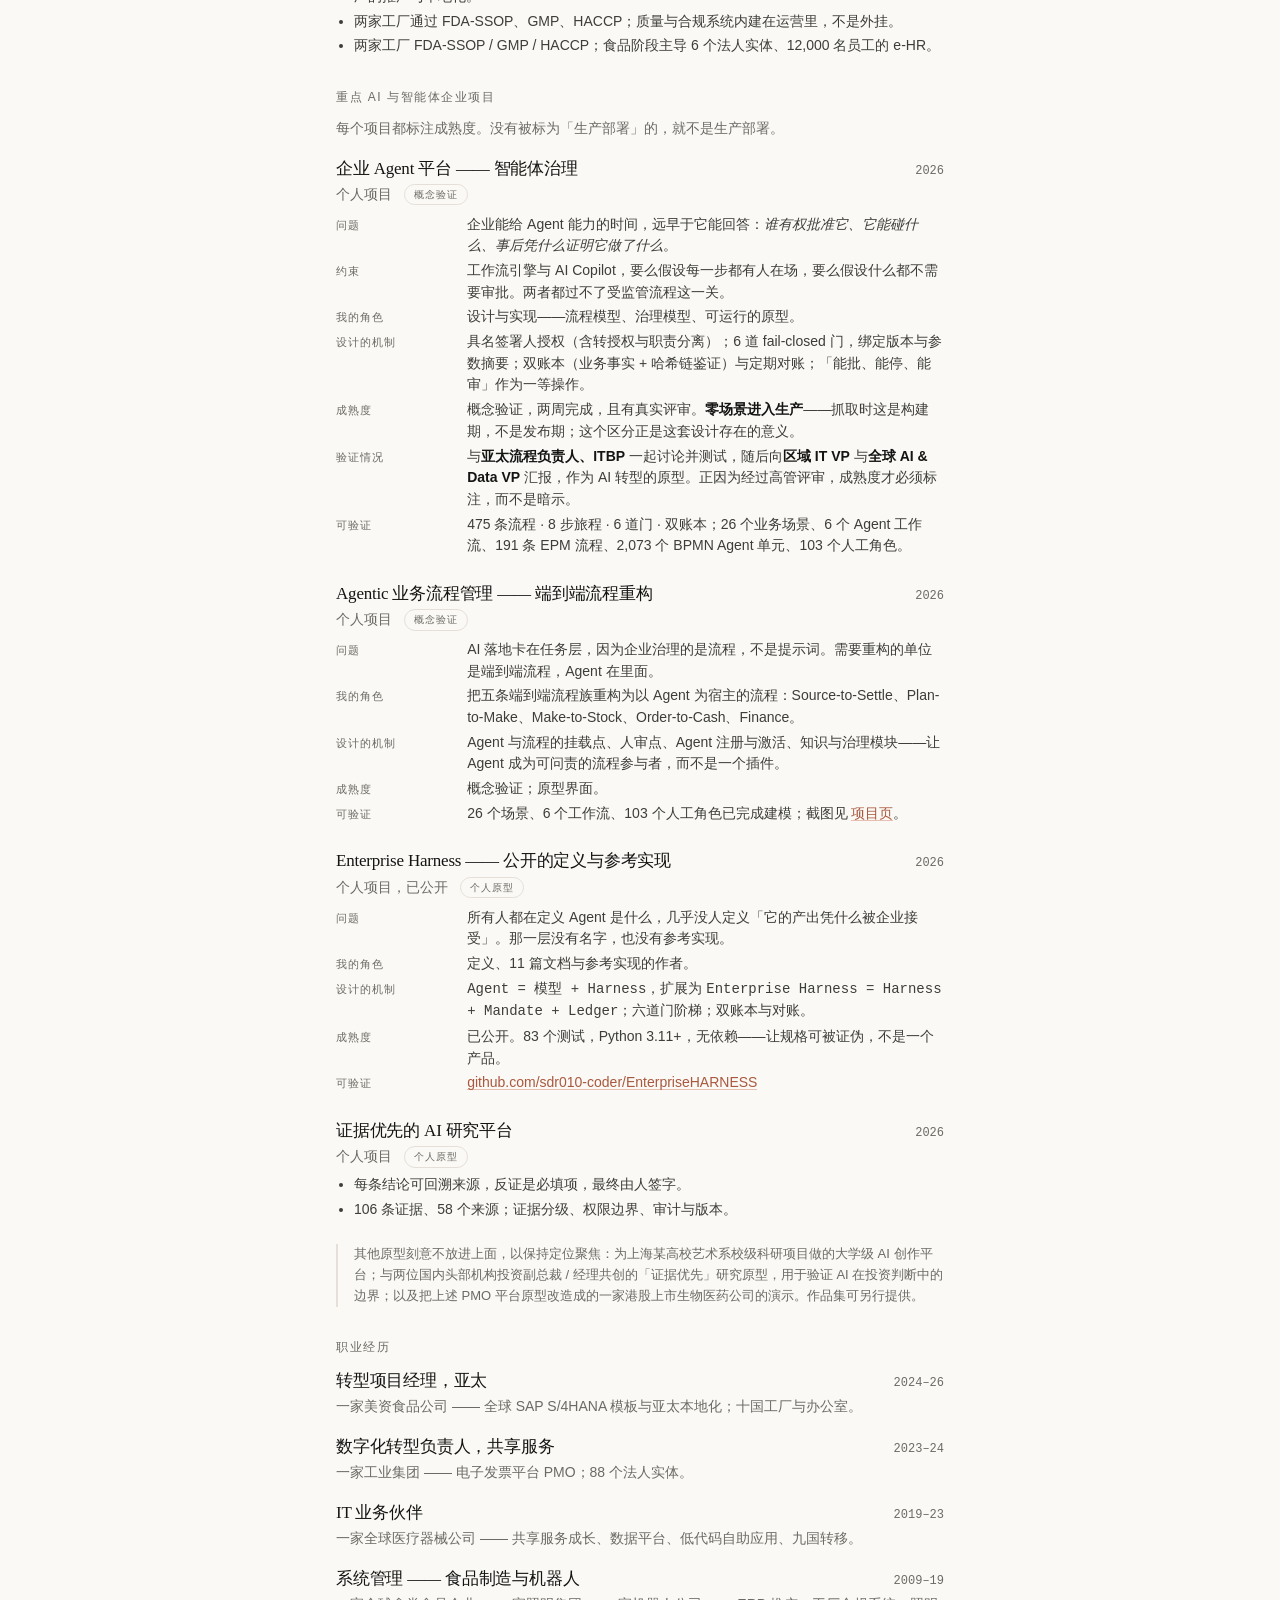
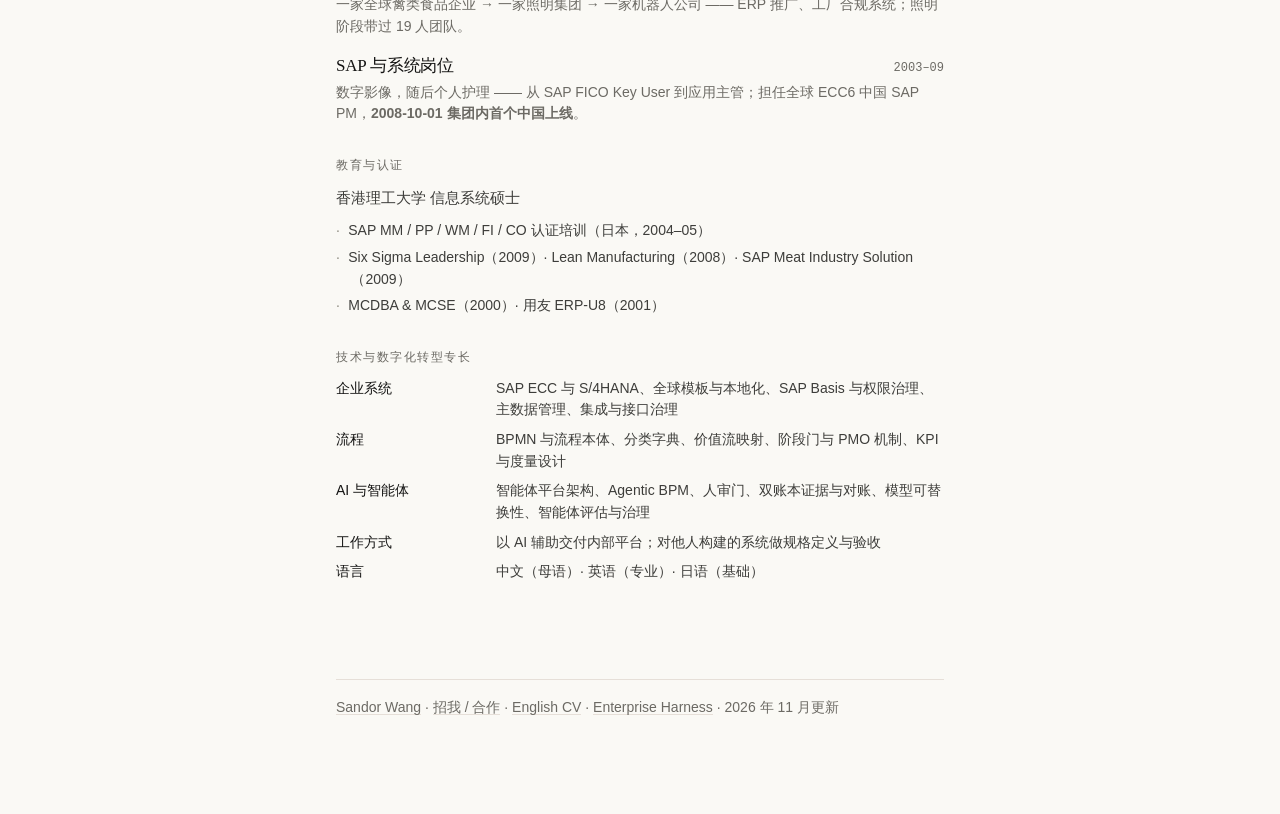
==== commit ad47020a: "Use the farm-to-fork ecosystem framing instead of the farm count" ====
--- a/cv-zh.html
+++ b/cv-zh.html
@@ -88,7 +88,7 @@
     </div>
     <p class="org">一家全球禽类食品企业 → 一家照明集团 → 一家机器人公司 <span class="tag ent">企业交付</span></p>
     <ul>
-      <li>新南通工厂（亚洲最现代化肉鸡屠宰厂）与 47 个农场的 IT 负责人；ERP 在各工厂的推广与本地化。</li>
+      <li><b>从农场到餐桌生态体系 IT 负责人</b>（含新南通工厂——亚洲最现代化肉鸡屠宰厂）；ERP 在各工厂的推广与本地化。</li>
       <li>两家工厂通过 FDA-SSOP、GMP、HACCP；质量与合规系统内建在运营里，不是外挂。</li>
       <li>两家工厂 FDA-SSOP / GMP / HACCP；食品阶段主导 6 个法人实体、12,000 名员工的 e-HR。</li>
     </ul>
